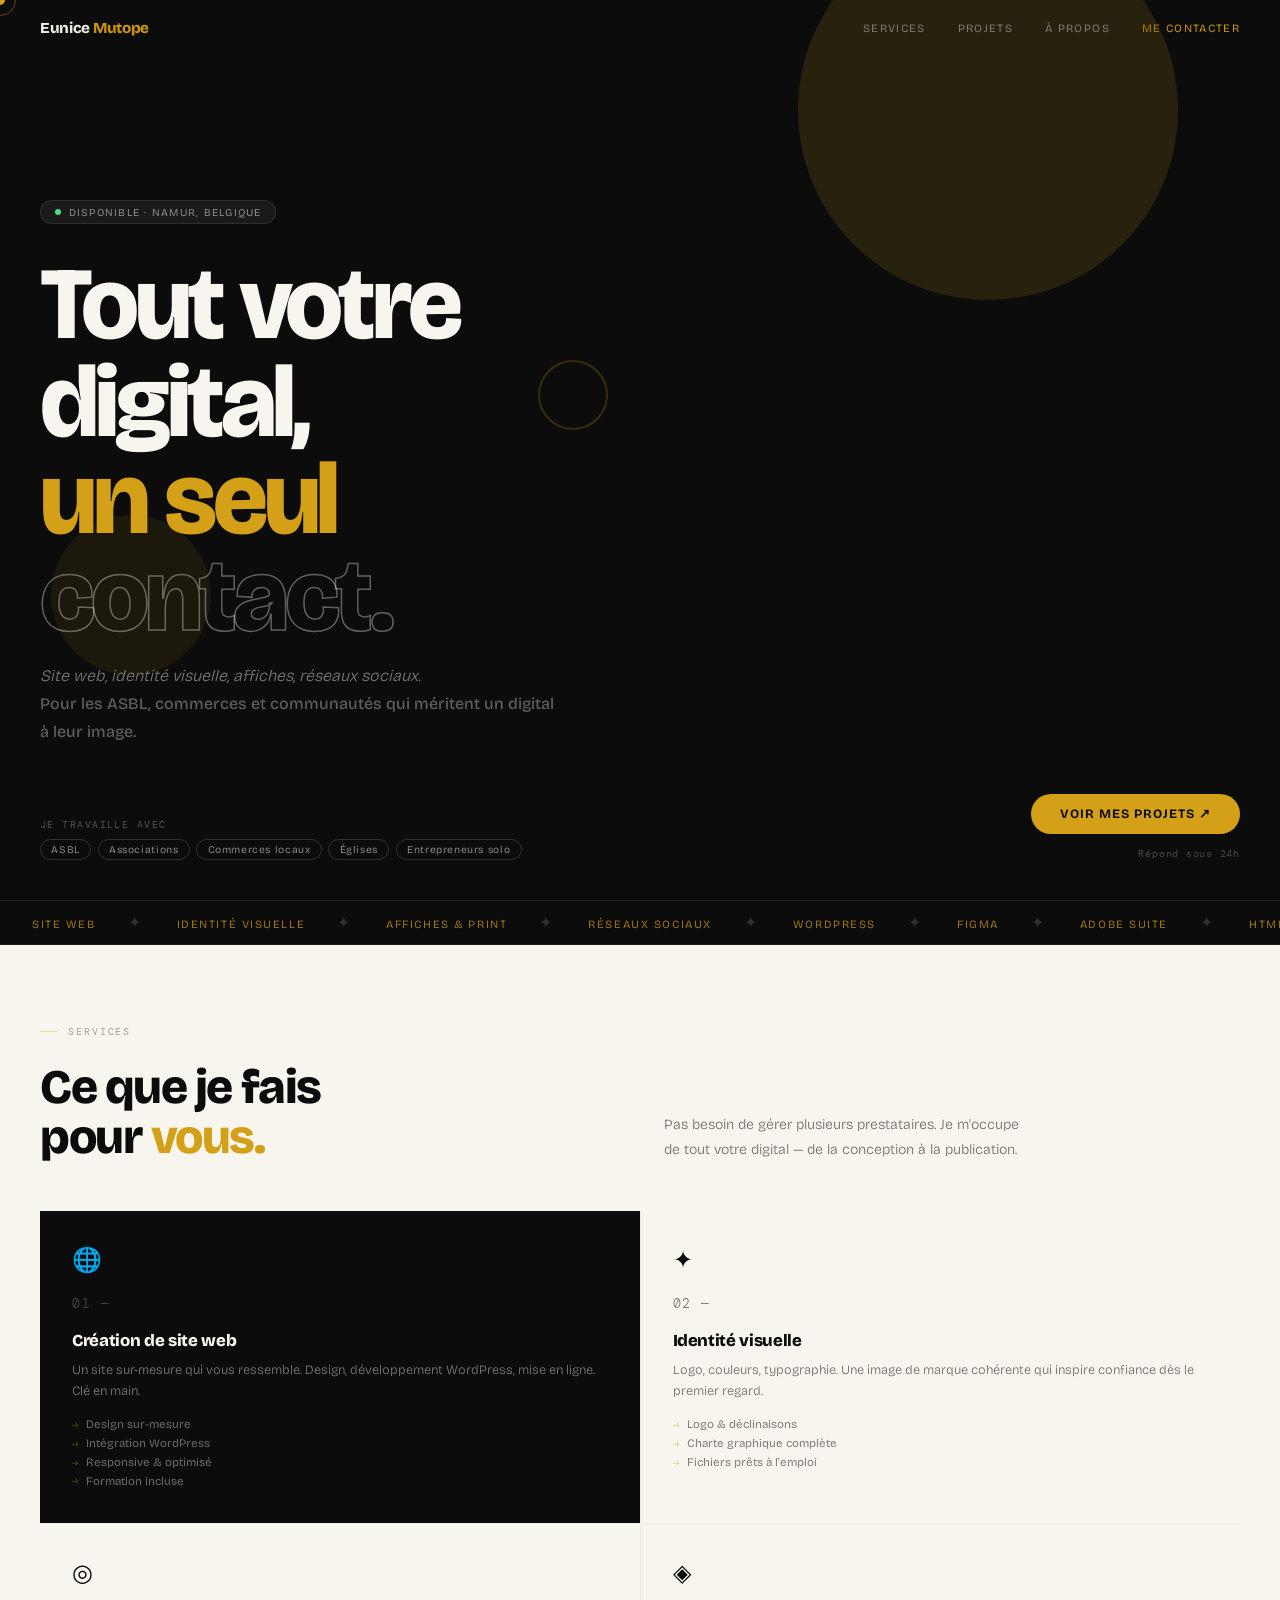
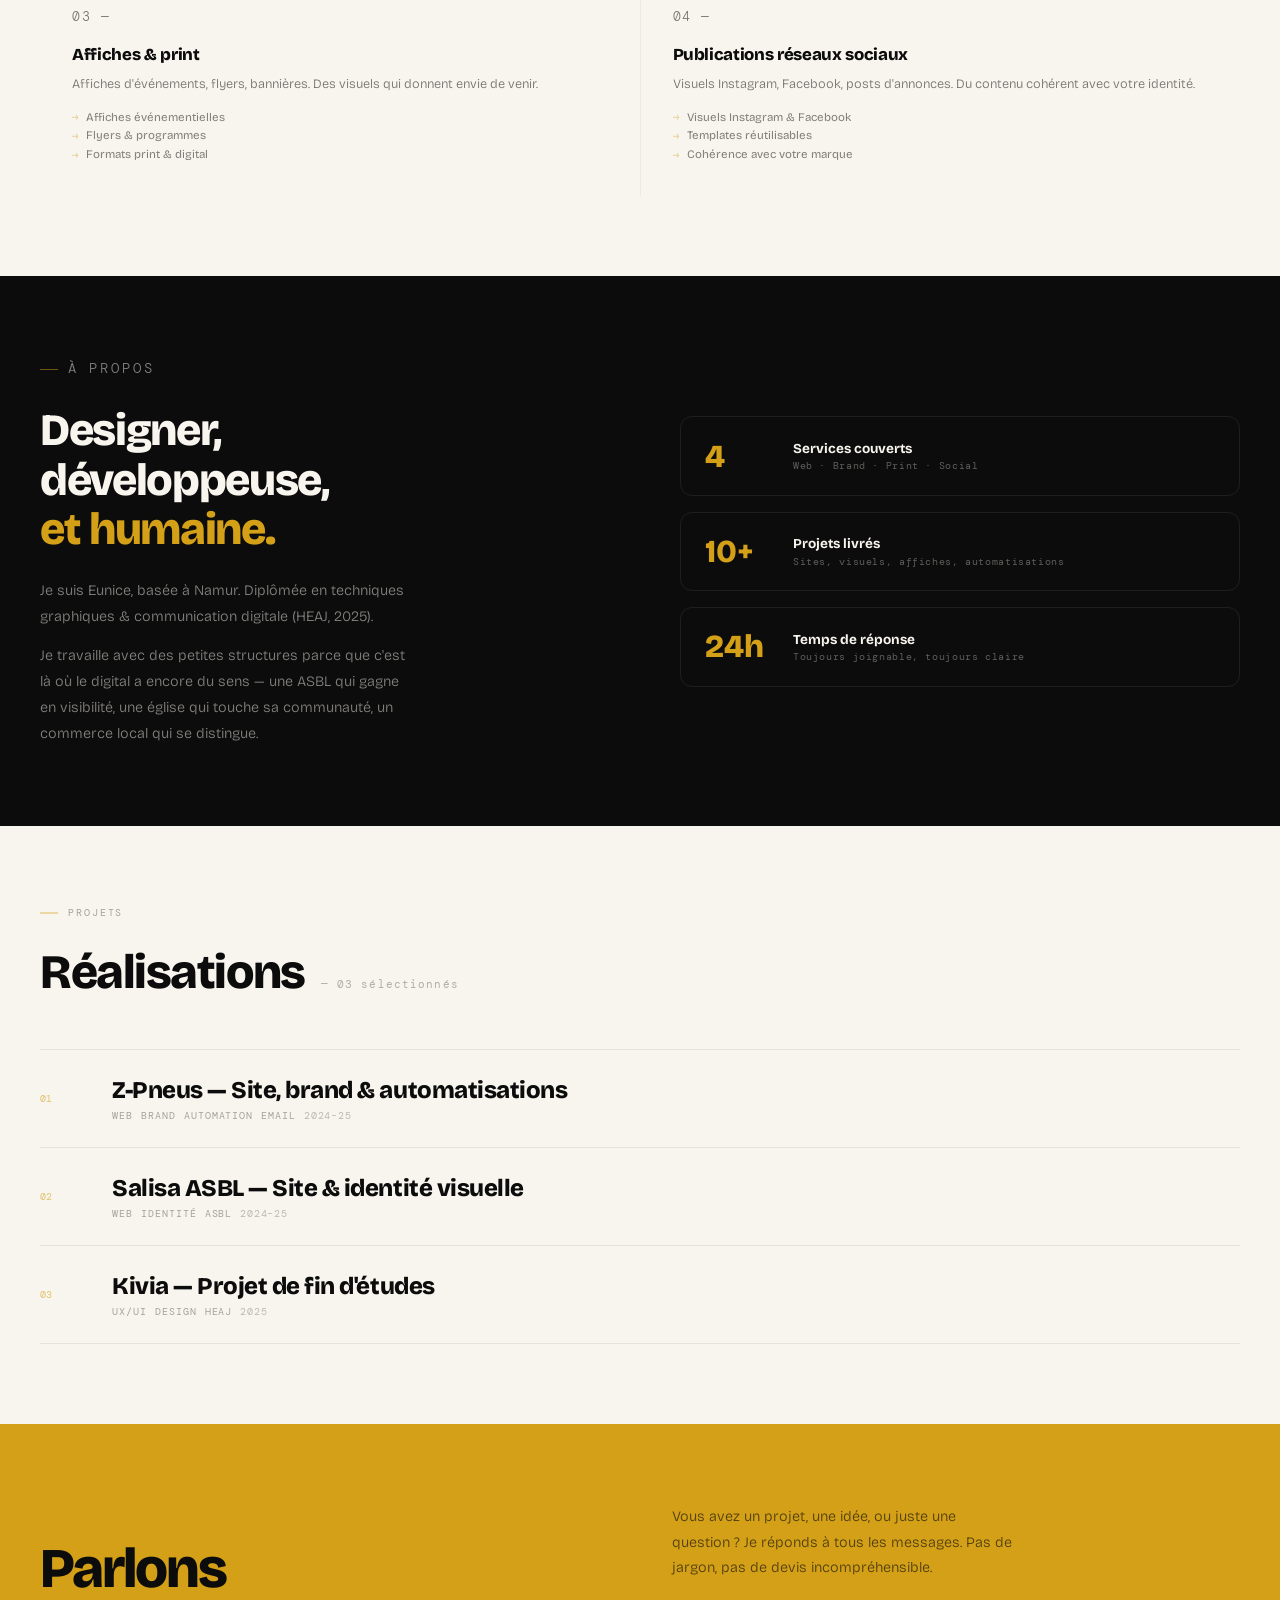
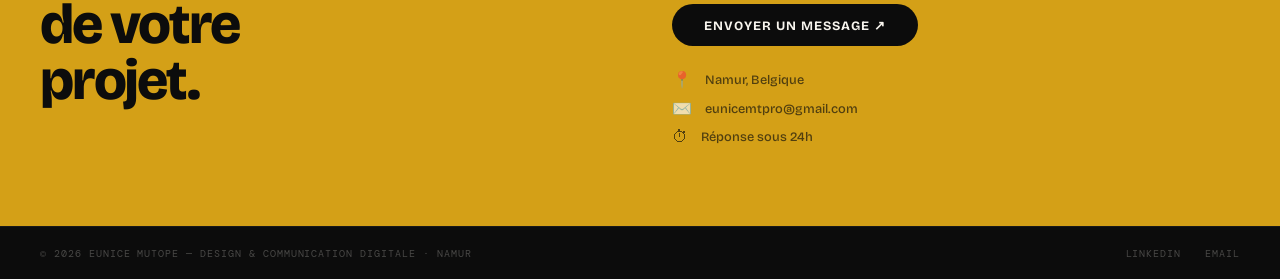
==== index.html @ 26d106ce "Initial commit — portfolio Eunice Mutope" ====
<!DOCTYPE html>
<html lang="fr">
<head>
  <meta charset="UTF-8">
  <meta name="viewport" content="width=device-width, initial-scale=1.0">
  <meta name="description" content="Eunice Mutope — Design & communication digitale à Namur. Site web, identité visuelle, affiches, réseaux sociaux pour ASBL, commerces et communautés.">
  <meta name="author" content="Eunice Mutope">
  <title>Eunice Mutope — Design & Communication Digitale</title>
  <link rel="preconnect" href="https://fonts.googleapis.com">
  <link href="https://fonts.googleapis.com/css2?family=Bricolage+Grotesque:opsz,wght@12..96,300;12..96,500;12..96,800;12..96,900&family=DM+Mono:ital@0;1&display=swap" rel="stylesheet">
  <link rel="stylesheet" href="assets/css/style.css">
</head>
<body>

  <!-- CURSOR -->
  <div id="cur"></div>
  <div id="cur2"></div>

  <!-- NAV -->
  <nav id="navbar">
    <div class="logo">Eunice <em>Mutope</em></div>
    <button class="nav-toggle" id="navToggle" aria-label="Menu">
      <span></span><span></span>
    </button>
    <div class="nav-r" id="navMenu">
      <a href="#services">Services</a>
      <a href="#projets">Projets</a>
      <a href="#apropos">À propos</a>
      <a href="#contact" class="nav-cta">Me contacter</a>
    </div>
  </nav>

  <!-- HERO -->
  <section class="hero" id="hero">
    <div class="sh sh1"></div>
    <div class="sh sh2"></div>
    <div class="sh sh3"></div>
    <div class="hero-content">
      <div class="hero-pill">
        <span class="dot-green"></span>
        Disponible · Namur, Belgique
      </div>
      <h1>
        Tout votre<br>
        digital,<br>
        <em>un seul</em><br>
        <span class="out">contact.</span>
      </h1>
      <p class="hero-tagline">
        Site web, identité visuelle, affiches, réseaux sociaux.<br>
        <strong>Pour les ASBL, commerces et communautés qui méritent un digital à leur image.</strong>
      </p>
      <div class="hero-bottom">
        <div class="hero-clients">
          <p class="hc-label">Je travaille avec</p>
          <div class="hc-tags">
            <span class="hc-tag">ASBL</span>
            <span class="hc-tag">Associations</span>
            <span class="hc-tag">Commerces locaux</span>
            <span class="hc-tag">Églises</span>
            <span class="hc-tag">Entrepreneurs solo</span>
          </div>
        </div>
        <div class="hero-cta">
          <a href="#projets" class="btn-r">Voir mes projets ↗</a>
          <span class="hero-note">Répond sous 24h</span>
        </div>
      </div>
    </div>
  </section>

  <!-- MARQUEE -->
  <div class="mq" aria-hidden="true">
    <div class="mq-t">
      <s>Site web</s><i>✦</i>
      <s>Identité visuelle</s><i>✦</i>
      <s>Affiches & print</s><i>✦</i>
      <s>Réseaux sociaux</s><i>✦</i>
      <s>WordPress</s><i>✦</i>
      <s>Figma</s><i>✦</i>
      <s>Adobe Suite</s><i>✦</i>
      <s>HTML / CSS</s><i>✦</i>
      <s>Site web</s><i>✦</i>
      <s>Identité visuelle</s><i>✦</i>
      <s>Affiches & print</s><i>✦</i>
      <s>Réseaux sociaux</s><i>✦</i>
      <s>WordPress</s><i>✦</i>
      <s>Figma</s><i>✦</i>
      <s>Adobe Suite</s><i>✦</i>
      <s>HTML / CSS</s><i>✦</i>
    </div>
  </div>

  <!-- SERVICES -->
  <section class="services" id="services">
    <p class="sec-label">Services</p>
    <div class="sv-intro">
      <h2>Ce que je fais<br>pour <em>vous.</em></h2>
      <p>Pas besoin de gérer plusieurs prestataires. Je m'occupe de tout votre digital — de la conception à la publication.</p>
    </div>
    <div class="sv-grid">
      <div class="sv-card featured">
        <span class="sv-icon">🌐</span>
        <p class="sv-n">01 —</p>
        <h3>Création de site web</h3>
        <p>Un site sur-mesure qui vous ressemble. Design, développement WordPress, mise en ligne. Clé en main.</p>
        <ul class="sv-list">
          <li>Design sur-mesure</li>
          <li>Intégration WordPress</li>
          <li>Responsive & optimisé</li>
          <li>Formation incluse</li>
        </ul>
      </div>
      <div class="sv-card">
        <span class="sv-icon">✦</span>
        <p class="sv-n">02 —</p>
        <h3>Identité visuelle</h3>
        <p>Logo, couleurs, typographie. Une image de marque cohérente qui inspire confiance dès le premier regard.</p>
        <ul class="sv-list">
          <li>Logo & déclinaisons</li>
          <li>Charte graphique complète</li>
          <li>Fichiers prêts à l'emploi</li>
        </ul>
      </div>
      <div class="sv-card">
        <span class="sv-icon">◎</span>
        <p class="sv-n">03 —</p>
        <h3>Affiches & print</h3>
        <p>Affiches d'événements, flyers, bannières. Des visuels qui donnent envie de venir.</p>
        <ul class="sv-list">
          <li>Affiches événementielles</li>
          <li>Flyers & programmes</li>
          <li>Formats print & digital</li>
        </ul>
      </div>
      <div class="sv-card">
        <span class="sv-icon">◈</span>
        <p class="sv-n">04 —</p>
        <h3>Publications réseaux sociaux</h3>
        <p>Visuels Instagram, Facebook, posts d'annonces. Du contenu cohérent avec votre identité.</p>
        <ul class="sv-list">
          <li>Visuels Instagram & Facebook</li>
          <li>Templates réutilisables</li>
          <li>Cohérence avec votre marque</li>
        </ul>
      </div>
    </div>
  </section>

  <!-- ABOUT -->
  <section class="about" id="apropos">
    <div class="ab-l">
      <p class="sec-label">À propos</p>
      <h2>Designer,<br>développeuse,<br><em>et humaine.</em></h2>
      <p>Je suis Eunice, basée à Namur. Diplômée en techniques graphiques & communication digitale (HEAJ, 2025).</p>
      <p>Je travaille avec des petites structures parce que c'est là où le digital a encore du sens — une ASBL qui gagne en visibilité, une église qui touche sa communauté, un commerce local qui se distingue.</p>
    </div>
    <div class="ab-r">
      <div class="ab-stat">
        <span class="ab-stat-num">4</span>
        <div class="ab-stat-text">
          <p class="ab-stat-title">Services couverts</p>
          <p class="ab-stat-sub">Web · Brand · Print · Social</p>
        </div>
      </div>
      <div class="ab-stat">
        <span class="ab-stat-num">10+</span>
        <div class="ab-stat-text">
          <p class="ab-stat-title">Projets livrés</p>
          <p class="ab-stat-sub">Sites, visuels, affiches, automatisations</p>
        </div>
      </div>
      <div class="ab-stat">
        <span class="ab-stat-num">24h</span>
        <div class="ab-stat-text">
          <p class="ab-stat-title">Temps de réponse</p>
          <p class="ab-stat-sub">Toujours joignable, toujours claire</p>
        </div>
      </div>
    </div>
  </section>

  <!-- PROJETS -->
  <section class="work" id="projets">
    <p class="sec-label">Projets</p>
    <div class="wk-top">
      <h2>Réalisations</h2>
      <span>— 03 sélectionnés</span>
    </div>
    <div class="proj-list">

      <a class="proj-item" href="#" aria-label="Projet Z-Pneus">
        <span class="proj-num">01</span>
        <div class="proj-info">
          <div class="proj-name">Z-Pneus — Site, brand & automatisations</div>
          <div class="proj-tags">
            <span class="proj-tag">Web</span>
            <span class="proj-tag">Brand</span>
            <span class="proj-tag">Automation</span>
            <span class="proj-tag">Email</span>
            <span class="proj-year">2024–25</span>
          </div>
        </div>
        <span class="proj-arrow" aria-hidden="true">→</span>
      </a>

      <a class="proj-item" href="#" aria-label="Projet Salisa ASBL">
        <span class="proj-num">02</span>
        <div class="proj-info">
          <div class="proj-name">Salisa ASBL — Site & identité visuelle</div>
          <div class="proj-tags">
            <span class="proj-tag">Web</span>
            <span class="proj-tag">Identité</span>
            <span class="proj-tag">ASBL</span>
            <span class="proj-year">2024–25</span>
          </div>
        </div>
        <span class="proj-arrow" aria-hidden="true">→</span>
      </a>

      <a class="proj-item" href="#" aria-label="Projet Kivia — Projet de fin d'études">
        <span class="proj-num">03</span>
        <div class="proj-info">
          <div class="proj-name">Kivia — Projet de fin d'études</div>
          <div class="proj-tags">
            <span class="proj-tag">UX/UI</span>
            <span class="proj-tag">Design</span>
            <span class="proj-tag">HEAJ</span>
            <span class="proj-year">2025</span>
          </div>
        </div>
        <span class="proj-arrow" aria-hidden="true">→</span>
      </a>

    </div>
  </section>

  <!-- CTA / CONTACT -->
  <section class="cta" id="contact">
    <h2>Parlons<br>de votre<br>projet.</h2>
    <div class="cta-r">
      <p>Vous avez un projet, une idée, ou juste une question ? Je réponds à tous les messages. Pas de jargon, pas de devis incompréhensible.</p>
      <a href="mailto:eunicemtpro@gmail.com" class="btn-dark">Envoyer un message ↗</a>
      <div class="cta-contacts">
        <div class="cta-contact-line">
          <span class="cc-icon">📍</span>
          <strong>Namur, Belgique</strong>
        </div>
        <div class="cta-contact-line">
          <span class="cc-icon">✉️</span>
          <strong>eunicemtpro@gmail.com</strong>
        </div>
        <div class="cta-contact-line">
          <span class="cc-icon">⏱</span>
          <strong>Réponse sous 24h</strong>
        </div>
      </div>
    </div>
  </section>

  <!-- FOOTER -->
  <footer>
    <span class="ft-l">© 2025 Eunice Mutope — Design & Communication digitale · Namur</span>
    <div class="ft-r">
      <a href="https://www.linkedin.com/in/eunice-mutope" target="_blank" rel="noopener">LinkedIn</a>
      <a href="mailto:eunicemtpro@gmail.com">Email</a>
    </div>
  </footer>

  <script src="assets/js/main.js"></script>
</body>
</html>
---- assets/css/style.css ----
/* =============================================
   EUNICE MUTOPE — Portfolio
   style.css
   ============================================= */

/* === RESET & VARIABLES === */
*, *::before, *::after { margin: 0; padding: 0; box-sizing: border-box; }

:root {
  --m:    #D4A017;  /* moutarde */
  --ml:   #F5E6A3;  /* moutarde clair */
  --mk:   #A67C00;  /* moutarde foncé */
  --b:    #0C0C0C;  /* noir */
  --w:    #F8F5EE;  /* blanc cassé */
  --g:    #ECEAE2;  /* gris clair */
  --font-display: 'Bricolage Grotesque', sans-serif;
  --font-mono:    'DM Mono', monospace;
}

html { scroll-behavior: smooth; }

body {
  font-family: var(--font-display);
  background: var(--b);
  color: var(--w);
  overflow-x: hidden;
  cursor: none;
}

/* === CURSOR (desktop only) === */
@media (pointer: fine) {
  #cur {
    width: 10px; height: 10px;
    background: var(--m);
    border-radius: 50%;
    position: fixed;
    pointer-events: none;
    z-index: 9999;
    transform: translate(-50%, -50%);
    transition: width .2s, height .2s, background .2s;
  }
  #cur2 {
    width: 32px; height: 32px;
    border: 1.5px solid var(--m);
    border-radius: 50%;
    position: fixed;
    pointer-events: none;
    z-index: 9998;
    transform: translate(-50%, -50%);
    transition: all .12s ease;
    opacity: .4;
  }
  body:has(a:hover) #cur,
  body:has(button:hover) #cur { width: 20px; height: 20px; }
  body:has(a:hover) #cur2,
  body:has(button:hover) #cur2 { width: 56px; height: 56px; opacity: .25; }
}

@media (pointer: coarse) {
  #cur, #cur2 { display: none; }
  body { cursor: auto; }
}

/* === NAV === */
nav {
  position: fixed; top: 0; left: 0; right: 0;
  z-index: 100;
  display: flex; align-items: center; justify-content: space-between;
  padding: 1.2rem 2.5rem;
  mix-blend-mode: difference;
}

.logo {
  font-size: .95rem; font-weight: 900;
  letter-spacing: -.02em; color: var(--w);
}
.logo em { font-style: normal; color: var(--m); }

.nav-r { display: flex; gap: 2rem; align-items: center; }
.nav-r a {
  text-decoration: none; color: var(--w);
  font-size: .7rem; text-transform: uppercase;
  letter-spacing: .12em; opacity: .5;
  transition: opacity .2s;
}
.nav-r a:hover { opacity: 1; }
.nav-r a.nav-cta { opacity: 1; color: var(--m); }

.nav-toggle { display: none; }

/* === HERO === */
.hero {
  min-height: 100vh;
  display: flex; flex-direction: column; justify-content: flex-end;
  padding: 2.5rem;
  position: relative; overflow: hidden;
  background: var(--b);
}

/* Floating shapes */
.sh {
  position: absolute; pointer-events: none;
  border-radius: 50%;
}
.sh1 {
  width: 380px; height: 380px;
  background: var(--m); opacity: .14;
  top: -80px; right: 8%;
  animation: f1 9s ease-in-out infinite;
}
.sh2 {
  width: 160px; height: 160px;
  background: var(--m); opacity: .08;
  bottom: 25%; left: 4%;
  animation: f2 12s ease-in-out infinite;
}
.sh3 {
  width: 70px; height: 70px;
  border: 2px solid var(--m); opacity: .22;
  top: 40%; left: 42%;
  animation: f3 7s ease-in-out infinite;
}

@keyframes f1 {
  0%, 100% { transform: translate(0, 0); }
  50%       { transform: translate(-20px, 30px); }
}
@keyframes f2 {
  0%, 100% { transform: translate(0, 0) rotate(0deg); }
  50%       { transform: translate(25px, -35px) rotate(20deg); }
}
@keyframes f3 {
  0%, 100% { transform: translate(0, 0) scale(1); }
  50%       { transform: translate(-10px, 15px) scale(1.2); }
}

.hero-content { position: relative; z-index: 2; }

.hero-pill {
  display: inline-flex; align-items: center; gap: .5rem;
  background: rgba(255,255,255,.06);
  border: 1px solid rgba(255,255,255,.1);
  padding: .3rem .85rem; border-radius: 100px;
  font-size: .65rem; text-transform: uppercase;
  letter-spacing: .12em; color: rgba(255,255,255,.5);
  margin-bottom: 2rem;
}
.dot-green {
  width: 6px; height: 6px;
  border-radius: 50%; background: #4ade80;
  animation: pulse 2s infinite;
}
@keyframes pulse {
  0%, 100% { opacity: 1; }
  50%       { opacity: .3; }
}

h1 {
  font-size: clamp(3rem, 8vw, 6.5rem);
  font-weight: 900; line-height: .95;
  letter-spacing: -.04em; margin-bottom: 1rem;
}
h1 em { font-style: normal; color: var(--m); }
h1 .out {
  -webkit-text-stroke: 1.5px rgba(255,255,255,.35);
  color: transparent;
}

.hero-tagline {
  font-size: clamp(.88rem, 1.4vw, 1rem);
  opacity: .45; font-weight: 300;
  max-width: 52ch; line-height: 1.75;
  margin-bottom: 3rem; font-style: italic;
}
.hero-tagline strong {
  font-style: normal; font-weight: 500;
  color: rgba(255,255,255,.75);
}

.hero-bottom {
  display: flex; align-items: flex-end;
  justify-content: space-between; gap: 2rem;
}

.hc-label {
  font-family: var(--font-mono);
  font-size: .6rem; text-transform: uppercase;
  letter-spacing: .15em; opacity: .3; margin-bottom: .5rem;
}
.hc-tags { display: flex; flex-wrap: wrap; gap: .4rem; }
.hc-tag {
  padding: .2rem .65rem;
  border: 1px solid rgba(255,255,255,.15);
  border-radius: 100px;
  font-size: .64rem; color: rgba(255,255,255,.5);
  letter-spacing: .06em;
  transition: border-color .2s, color .2s;
}
.hc-tag:hover { border-color: var(--m); color: var(--m); }

.hero-cta { display: flex; flex-direction: column; align-items: flex-end; gap: .8rem; }

.btn-r {
  display: inline-flex; align-items: center; gap: .5rem;
  background: var(--m); color: var(--b);
  padding: .8rem 1.8rem; border-radius: 100px;
  font-size: .8rem; font-weight: 700;
  text-decoration: none; text-transform: uppercase;
  letter-spacing: .08em;
  transition: transform .2s, background .2s;
}
.btn-r:hover { transform: scale(1.04); background: #e8b520; }

.hero-note {
  font-family: var(--font-mono);
  font-size: .6rem; color: rgba(255,255,255,.25); letter-spacing: .08em;
}

/* === MARQUEE === */
.mq {
  overflow: hidden; white-space: nowrap;
  padding: .75rem 0;
  border-top: 1px solid rgba(255,255,255,.07);
  border-bottom: 1px solid rgba(255,255,255,.07);
}
.mq-t { display: inline-block; animation: mq 26s linear infinite; }
.mq-t s {
  text-decoration: none;
  font-size: .7rem; text-transform: uppercase;
  letter-spacing: .14em; color: var(--m); opacity: .7;
  margin: 0 2rem;
}
.mq-t i {
  font-style: normal;
  color: rgba(255,255,255,.15); margin: 0;
}
@keyframes mq {
  from { transform: translateX(0); }
  to   { transform: translateX(-50%); }
}

/* === SECTION LABEL (shared) === */
.sec-label {
  font-family: var(--font-mono);
  font-size: .62rem; text-transform: uppercase;
  letter-spacing: .2em; opacity: .35;
  margin-bottom: 1.5rem;
  display: flex; align-items: center; gap: .6rem;
}
.sec-label::before {
  content: ''; display: block;
  width: 18px; height: 1.5px; background: var(--m);
}

/* === SERVICES === */
.services {
  background: var(--w); color: var(--b);
  padding: 5rem 2.5rem;
}
.services .sec-label { opacity: .35; }

.sv-intro {
  display: grid; grid-template-columns: 1fr 1fr;
  gap: 3rem; align-items: end; margin-bottom: 3rem;
}
.sv-intro h2 {
  font-size: clamp(2rem, 4vw, 3rem);
  font-weight: 900; letter-spacing: -.03em; line-height: 1.05;
}
.sv-intro h2 em { font-style: normal; color: var(--m); }
.sv-intro p {
  font-size: .88rem; opacity: .55;
  line-height: 1.8; font-weight: 300; max-width: 40ch;
}

.sv-grid {
  display: grid; grid-template-columns: repeat(2, 1fr);
  gap: 1px; background: var(--g);
}
.sv-card {
  background: var(--w);
  padding: 2.2rem 2rem;
  transition: background .2s;
  position: relative; overflow: hidden;
}
.sv-card:hover { background: var(--ml); }

.sv-icon { font-size: 1.5rem; margin-bottom: 1.2rem; display: block; }
.sv-n {
  font-family: var(--font-mono);
  font-size: .6rem; opacity: .3;
  letter-spacing: .12em; margin-bottom: .8rem;
}
.sv-card h3 {
  font-size: 1.05rem; font-weight: 900;
  letter-spacing: -.02em; margin-bottom: .5rem;
}
.sv-card p {
  font-size: .8rem; opacity: .55;
  line-height: 1.65; font-weight: 300; margin-bottom: 1rem;
}
.sv-list { list-style: none; display: flex; flex-direction: column; gap: .3rem; }
.sv-list li {
  font-size: .72rem; opacity: .5;
  display: flex; align-items: center; gap: .5rem;
}
.sv-list li::before { content: '→'; color: var(--m); font-size: .65rem; }

.sv-card.featured { background: var(--b); color: var(--w); }
.sv-card.featured:hover { background: #181818; }
.sv-card.featured .sv-n  { opacity: .25; }
.sv-card.featured p      { opacity: .45; }
.sv-card.featured .sv-list li { opacity: .4; }

/* === ABOUT === */
.about {
  background: var(--b); color: var(--w);
  padding: 5rem 2.5rem;
  display: grid; grid-template-columns: 1fr 1fr;
  gap: 5rem; align-items: center;
}
.ab-l h2 {
  font-size: clamp(1.8rem, 3.5vw, 2.8rem);
  font-weight: 900; letter-spacing: -.03em;
  line-height: 1.1; margin-bottom: 1.5rem;
}
.ab-l h2 em { font-style: normal; color: var(--m); }
.ab-l p {
  font-size: .9rem; opacity: .5;
  line-height: 1.8; font-weight: 300; max-width: 42ch;
}
.ab-l p + p { margin-top: .8rem; }

.ab-r { display: flex; flex-direction: column; gap: 1rem; }
.ab-stat {
  display: flex; align-items: center; gap: 1.5rem;
  padding: 1.2rem 1.5rem;
  border: 1px solid rgba(255,255,255,.08);
  border-radius: 12px;
  transition: border-color .2s;
}
.ab-stat:hover { border-color: var(--m); }
.ab-stat-num {
  font-size: 2rem; font-weight: 900;
  color: var(--m); min-width: 64px;
}
.ab-stat-title { font-size: .85rem; font-weight: 700; margin-bottom: .15rem; }
.ab-stat-sub {
  font-family: var(--font-mono);
  font-size: .65rem; opacity: .35; letter-spacing: .06em;
}

/* === PROJETS === */
.work {
  background: var(--w); color: var(--b);
  padding: 5rem 2.5rem;
}
.work .sec-label { opacity: .35; }

.wk-top { display: flex; align-items: baseline; gap: 1rem; margin-bottom: 3rem; }
.wk-top h2 {
  font-size: clamp(2rem, 4vw, 3rem);
  font-weight: 900; letter-spacing: -.03em;
}
.wk-top span {
  font-family: var(--font-mono);
  font-size: .7rem; opacity: .3; letter-spacing: .1em;
}

.proj-list { display: flex; flex-direction: column; }
.proj-item {
  display: grid; grid-template-columns: 3rem 1fr auto;
  align-items: center; gap: 1.5rem;
  padding: 1.6rem 0;
  border-bottom: 1px solid rgba(0,0,0,.08);
  text-decoration: none; color: inherit;
  transition: padding-left .25s;
}
.proj-item:first-child { border-top: 1px solid rgba(0,0,0,.08); }
.proj-item:hover { padding-left: .8rem; }

.proj-num {
  font-family: var(--font-mono);
  font-size: .65rem; color: var(--m); opacity: .6;
}
.proj-name {
  font-size: clamp(1rem, 2vw, 1.5rem);
  font-weight: 900; letter-spacing: -.02em;
  transition: color .2s;
}
.proj-item:hover .proj-name { color: var(--m); }

.proj-tags { display: flex; gap: .5rem; margin-top: .3rem; flex-wrap: wrap; }
.proj-tag {
  font-family: var(--font-mono);
  font-size: .6rem; text-transform: uppercase;
  letter-spacing: .1em; opacity: .35;
}
.proj-year {
  font-family: var(--font-mono);
  font-size: .6rem; opacity: .25; letter-spacing: .08em;
}

.proj-arrow {
  font-size: 1.3rem; color: var(--m);
  opacity: 0; transform: translateX(-8px);
  transition: all .25s;
}
.proj-item:hover .proj-arrow { opacity: 1; transform: translateX(0); }

/* === CTA / CONTACT === */
.cta {
  background: var(--m); color: var(--b);
  padding: 5rem 2.5rem;
  display: grid; grid-template-columns: 1fr 1fr;
  gap: 4rem; align-items: center;
}
.cta h2 {
  font-size: clamp(2rem, 5vw, 3.5rem);
  font-weight: 900; letter-spacing: -.04em; line-height: 1.0;
}
.cta-r { display: flex; flex-direction: column; gap: 1.5rem; }
.cta-r p {
  font-size: .9rem; opacity: .65;
  line-height: 1.75; font-weight: 300; max-width: 38ch;
}

.btn-dark {
  display: inline-flex; align-items: center; gap: .5rem;
  background: var(--b); color: var(--w);
  padding: .85rem 2rem; border-radius: 100px;
  font-size: .8rem; font-weight: 700;
  text-decoration: none; text-transform: uppercase;
  letter-spacing: .08em; transition: transform .2s;
  width: fit-content;
}
.btn-dark:hover { transform: scale(1.04); }

.cta-contacts { display: flex; flex-direction: column; gap: .6rem; }
.cta-contact-line {
  display: flex; align-items: center; gap: .8rem;
  font-size: .8rem; opacity: .65;
}
.cc-icon { font-size: 1rem; }
.cta-contact-line strong { font-weight: 500; }

/* === FOOTER === */
footer {
  background: var(--b); color: var(--w);
  padding: 1.2rem 2.5rem;
  display: flex; justify-content: space-between; align-items: center;
  border-top: 1px solid rgba(255,255,255,.05);
}
.ft-l {
  font-family: var(--font-mono);
  font-size: .6rem; opacity: .25;
  text-transform: uppercase; letter-spacing: .1em;
}
.ft-r { display: flex; gap: 1.5rem; }
.ft-r a {
  font-family: var(--font-mono);
  font-size: .6rem; color: var(--w);
  opacity: .25; text-decoration: none;
  text-transform: uppercase; letter-spacing: .1em;
  transition: opacity .2s;
}
.ft-r a:hover { opacity: .8; }

/* === RESPONSIVE === */
@media (max-width: 768px) {
  body { cursor: auto; }
  #cur, #cur2 { display: none; }

  nav { padding: 1rem 1.5rem; mix-blend-mode: normal; background: var(--b); }
  .nav-r { display: none; flex-direction: column; gap: 1.5rem; position: absolute; top: 60px; left: 0; right: 0; background: var(--b); padding: 2rem 1.5rem; border-top: 1px solid rgba(255,255,255,.08); }
  .nav-r.open { display: flex; }
  .nav-r a { font-size: .85rem; opacity: .7; }

  .nav-toggle {
    display: flex; flex-direction: column; gap: 5px;
    background: none; border: none; cursor: pointer; padding: .3rem;
  }
  .nav-toggle span {
    display: block; width: 22px; height: 1.5px;
    background: var(--w); transition: all .2s;
  }

  .hero { padding: 6rem 1.5rem 2rem; }
  h1 { font-size: clamp(2.5rem, 12vw, 4rem); }
  .hero-bottom { flex-direction: column; align-items: flex-start; gap: 1.5rem; }
  .hero-cta { align-items: flex-start; }

  .sv-intro { grid-template-columns: 1fr; gap: 1rem; }
  .sv-grid { grid-template-columns: 1fr; }

  .about { grid-template-columns: 1fr; gap: 3rem; padding: 3rem 1.5rem; }

  .services { padding: 3rem 1.5rem; }
  .work { padding: 3rem 1.5rem; }
  .cta { grid-template-columns: 1fr; padding: 3rem 1.5rem; gap: 2.5rem; }

  .proj-item { grid-template-columns: 2.5rem 1fr; }
  .proj-arrow { display: none; }

  footer { flex-direction: column; gap: .8rem; text-align: center; padding: 1.5rem; }
}
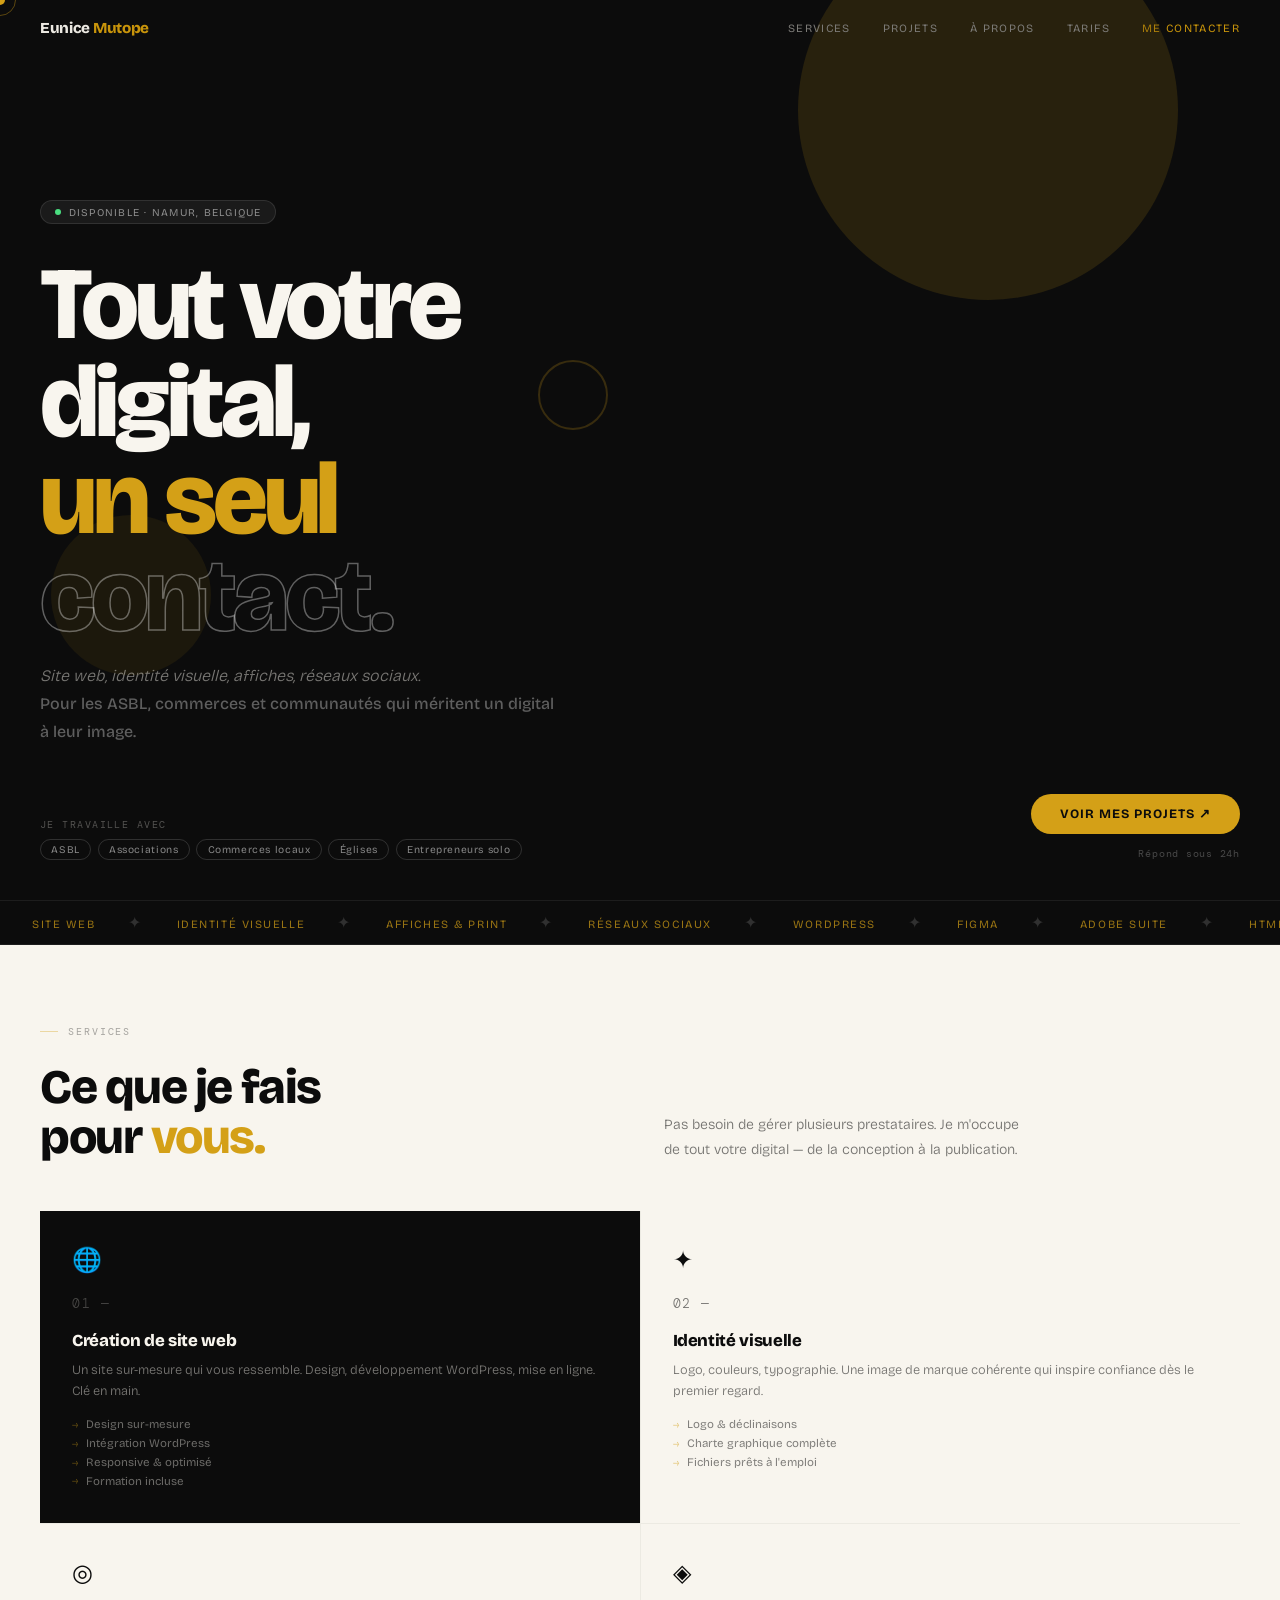
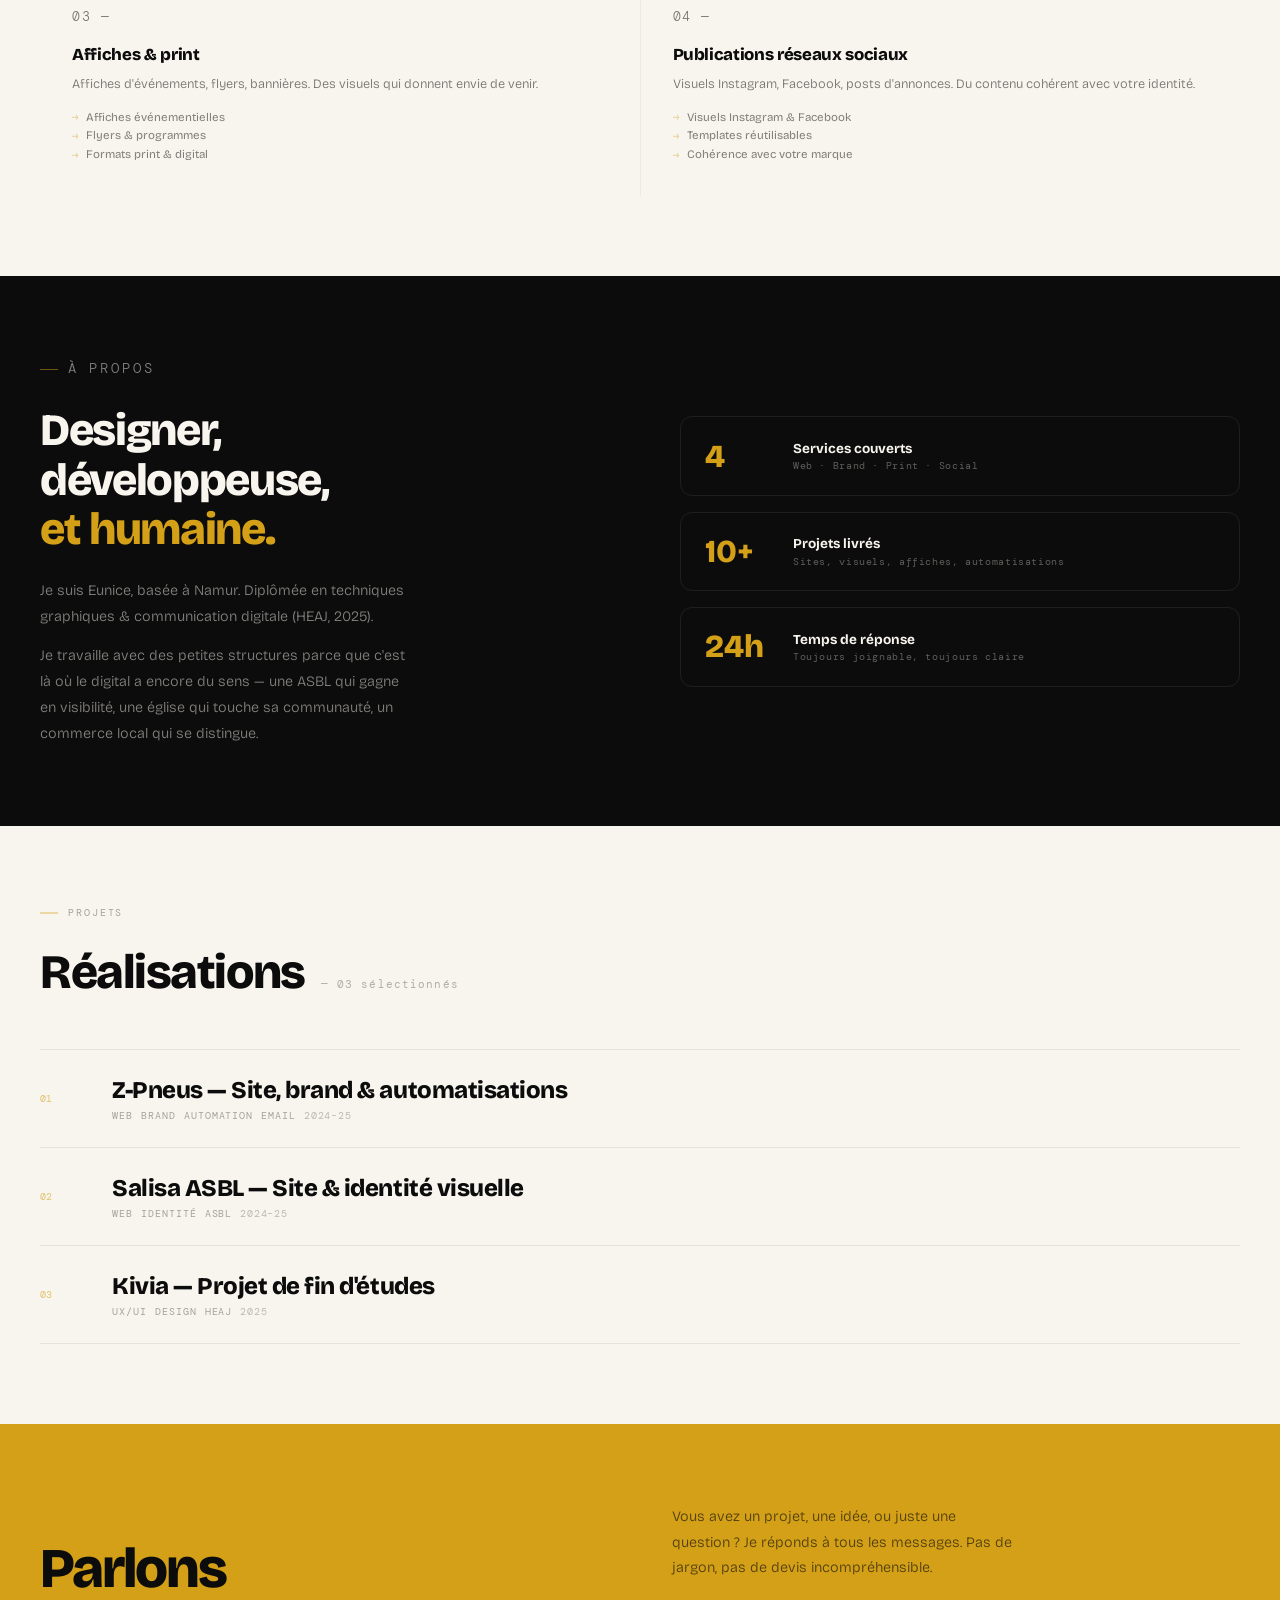
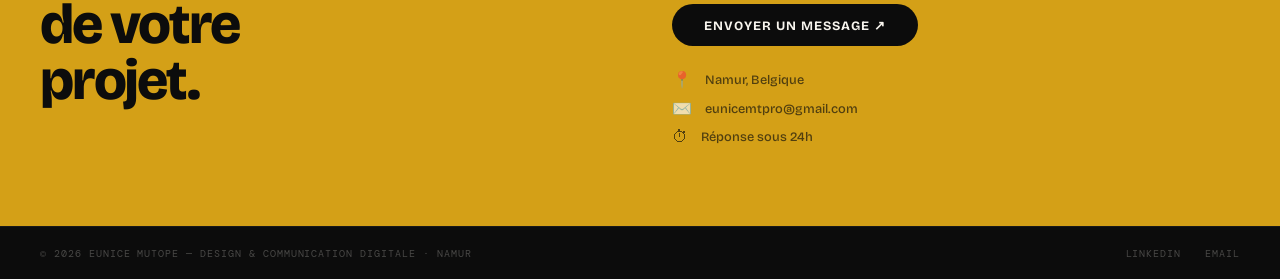
==== commit 255dffb3: "Ajout page tarifs" ====
--- a/index.html
+++ b/index.html
@@ -26,6 +26,7 @@
       <a href="#services">Services</a>
       <a href="#projets">Projets</a>
       <a href="#apropos">À propos</a>
+      <a href="pricing.html">Tarifs</a>
       <a href="#contact" class="nav-cta">Me contacter</a>
     </div>
   </nav>
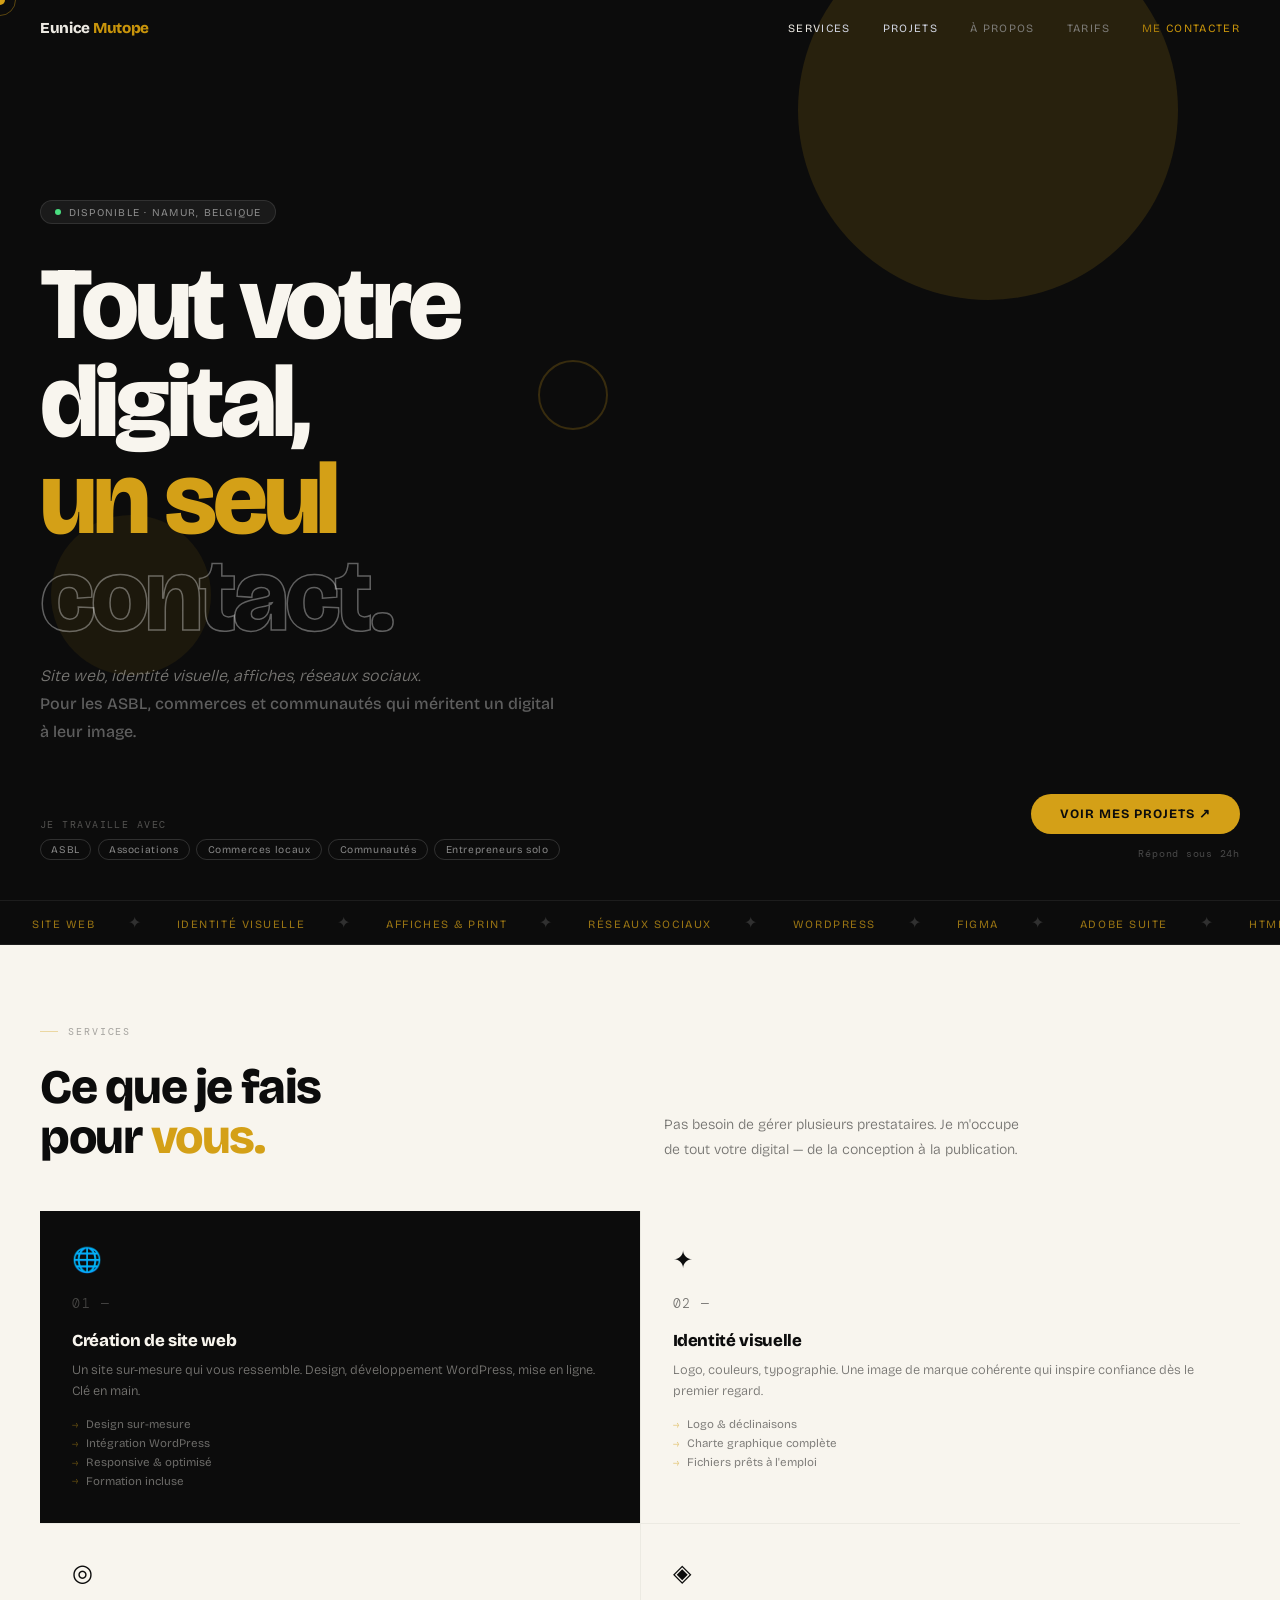
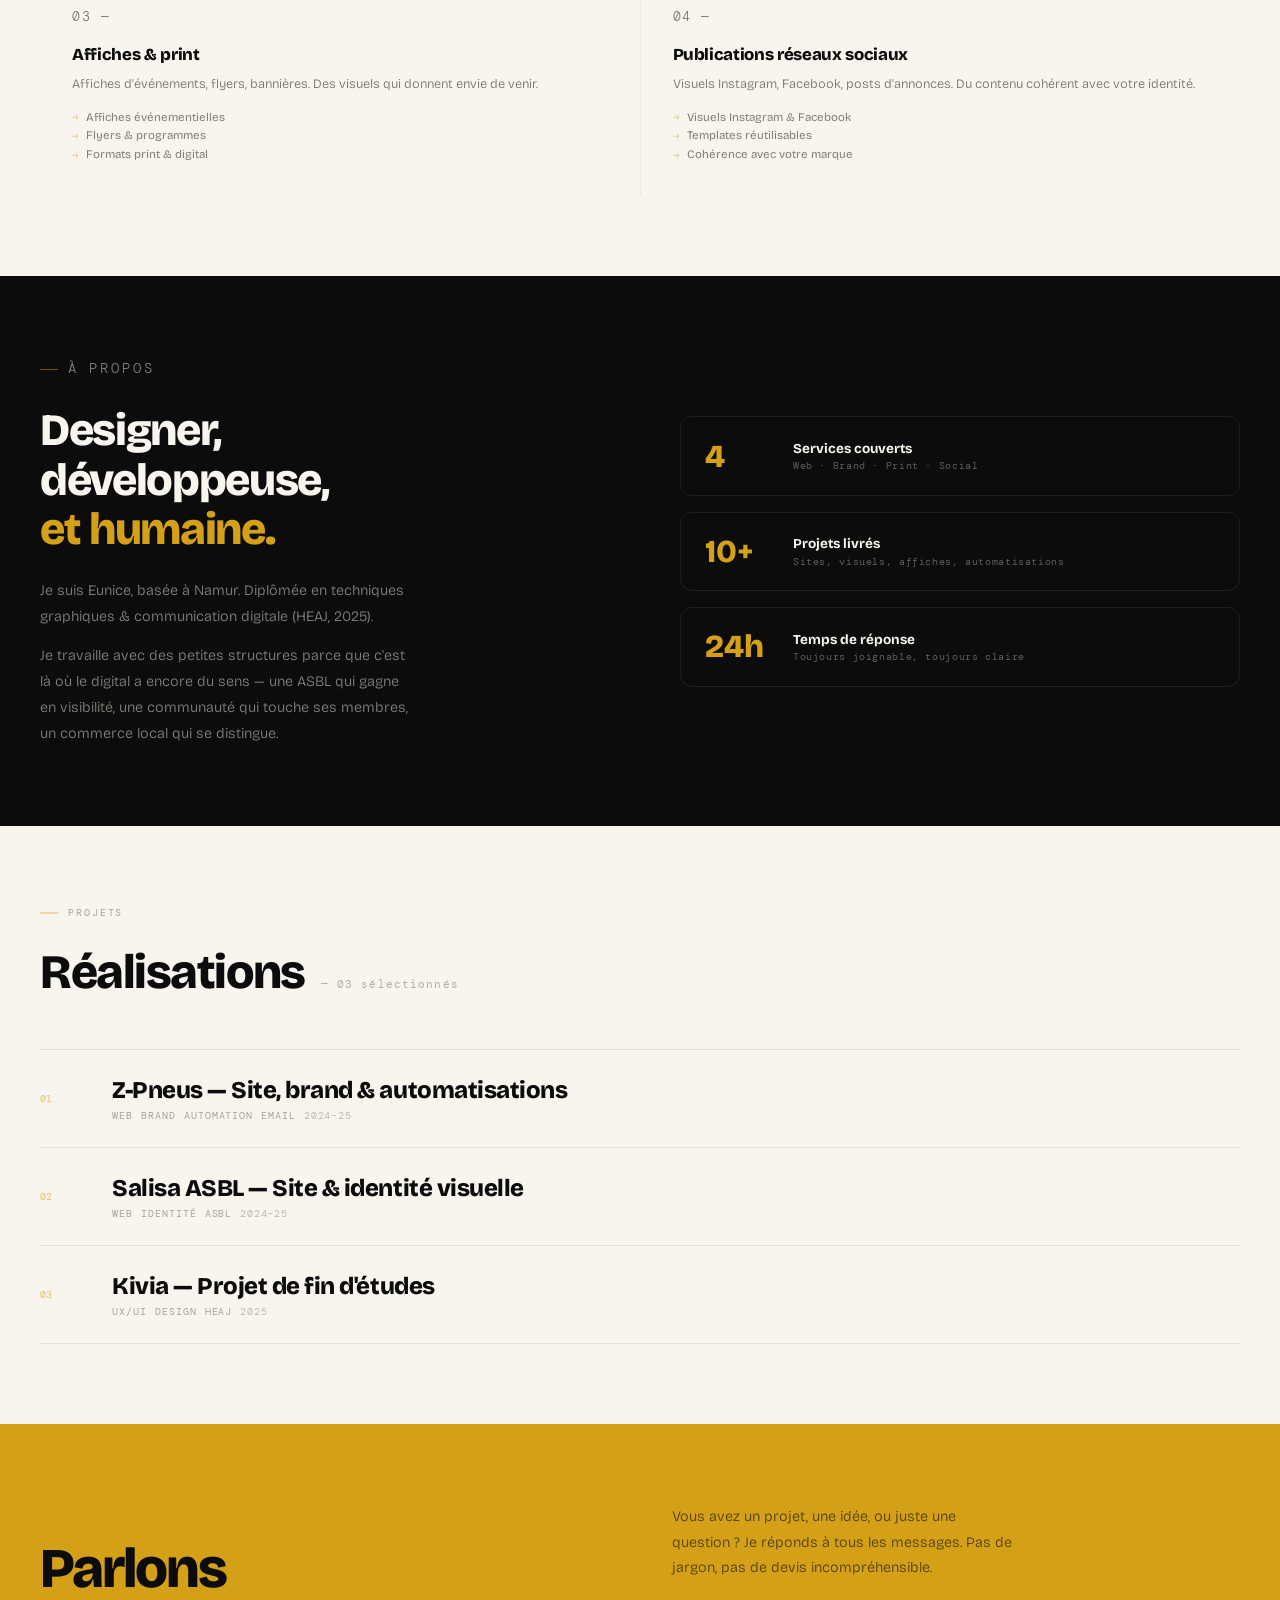
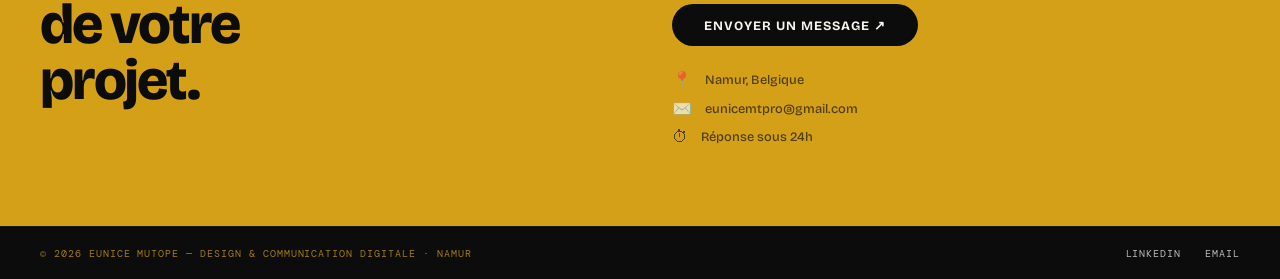
==== commit 28aa6f05: "Adaptation footer + ajustement texte" ====
--- a/index.html
+++ b/index.html
@@ -58,7 +58,7 @@
             <span class="hc-tag">ASBL</span>
             <span class="hc-tag">Associations</span>
             <span class="hc-tag">Commerces locaux</span>
-            <span class="hc-tag">Églises</span>
+            <span class="hc-tag">Communautés</span>
             <span class="hc-tag">Entrepreneurs solo</span>
           </div>
         </div>
@@ -154,7 +154,8 @@
       <p class="sec-label">À propos</p>
       <h2>Designer,<br>développeuse,<br><em>et humaine.</em></h2>
       <p>Je suis Eunice, basée à Namur. Diplômée en techniques graphiques & communication digitale (HEAJ, 2025).</p>
-      <p>Je travaille avec des petites structures parce que c'est là où le digital a encore du sens — une ASBL qui gagne en visibilité, une église qui touche sa communauté, un commerce local qui se distingue.</p>
+      <p>Je travaille avec des petites structures parce que c'est là où le digital a encore du sens — une ASBL qui gagne en visibilité, une communauté qui touche ses membres, un commerce local qui se distingue.</p>
+
     </div>
     <div class="ab-r">
       <div class="ab-stat">
--- a/assets/css/style.css
+++ b/assets/css/style.css
@@ -7,500 +7,373 @@
 *, *::before, *::after { margin: 0; padding: 0; box-sizing: border-box; }
 
 :root {
-  --m:    #D4A017;  /* moutarde */
-  --ml:   #F5E6A3;  /* moutarde clair */
-  --mk:   #A67C00;  /* moutarde foncé */
-  --b:    #0C0C0C;  /* noir */
-  --w:    #F8F5EE;  /* blanc cassé */
-  --g:    #ECEAE2;  /* gris clair */
-  --font-display: 'Bricolage Grotesque', sans-serif;
-  --font-mono:    'DM Mono', monospace;
+  --m:    #D4A017;
+  --ml:   #F5E6A3;
+  --mk:   #A67C00;
+  --b:    #0C0C0C;
+  --w:    #F8F5EE;
+  --g:    #ECEAE2;
+  --font: 'Bricolage Grotesque', sans-serif;
+  --mono: 'DM Mono', monospace;
 }
 
 html { scroll-behavior: smooth; }
-
-body {
-  font-family: var(--font-display);
-  background: var(--b);
-  color: var(--w);
-  overflow-x: hidden;
-  cursor: none;
-}
-
-/* === CURSOR (desktop only) === */
+body { font-family: var(--font); background: var(--b); color: var(--w); overflow-x: hidden; cursor: none; }
+
+/* =============================================
+   CURSOR
+   ============================================= */
 @media (pointer: fine) {
-  #cur {
-    width: 10px; height: 10px;
-    background: var(--m);
-    border-radius: 50%;
-    position: fixed;
-    pointer-events: none;
-    z-index: 9999;
-    transform: translate(-50%, -50%);
-    transition: width .2s, height .2s, background .2s;
-  }
-  #cur2 {
-    width: 32px; height: 32px;
-    border: 1.5px solid var(--m);
-    border-radius: 50%;
-    position: fixed;
-    pointer-events: none;
-    z-index: 9998;
-    transform: translate(-50%, -50%);
-    transition: all .12s ease;
-    opacity: .4;
-  }
+  #cur  { width:10px;height:10px;background:var(--m);border-radius:50%;position:fixed;pointer-events:none;z-index:9999;transform:translate(-50%,-50%);transition:width .2s,height .2s; }
+  #cur2 { width:32px;height:32px;border:1.5px solid var(--m);border-radius:50%;position:fixed;pointer-events:none;z-index:9998;transform:translate(-50%,-50%);transition:all .12s ease;opacity:.4; }
   body:has(a:hover) #cur,
-  body:has(button:hover) #cur { width: 20px; height: 20px; }
+  body:has(button:hover) #cur  { width:20px;height:20px; }
   body:has(a:hover) #cur2,
-  body:has(button:hover) #cur2 { width: 56px; height: 56px; opacity: .25; }
-}
-
-@media (pointer: coarse) {
-  #cur, #cur2 { display: none; }
-  body { cursor: auto; }
-}
-
-/* === NAV === */
+  body:has(button:hover) #cur2 { width:56px;height:56px;opacity:.25; }
+}
+@media (pointer: coarse) { #cur,#cur2 { display:none; } body { cursor:auto; } }
+
+/* =============================================
+   NAV — partagé index + pricing
+   ============================================= */
 nav {
-  position: fixed; top: 0; left: 0; right: 0;
-  z-index: 100;
-  display: flex; align-items: center; justify-content: space-between;
+  position: fixed; top:0; left:0; right:0; z-index:100;
+  display: flex; align-items:center; justify-content:space-between;
   padding: 1.2rem 2.5rem;
   mix-blend-mode: difference;
-}
-
-.logo {
-  font-size: .95rem; font-weight: 900;
-  letter-spacing: -.02em; color: var(--w);
-}
-.logo em { font-style: normal; color: var(--m); }
-
-.nav-r { display: flex; gap: 2rem; align-items: center; }
-.nav-r a {
-  text-decoration: none; color: var(--w);
-  font-size: .7rem; text-transform: uppercase;
-  letter-spacing: .12em; opacity: .5;
-  transition: opacity .2s;
-}
-.nav-r a:hover { opacity: 1; }
-.nav-r a.nav-cta { opacity: 1; color: var(--m); }
-
-.nav-toggle { display: none; }
-
-/* === HERO === */
+  transition: background .3s;
+}
+nav.nav-solid {
+  mix-blend-mode: normal;
+  background: rgba(12,12,12,.92);
+  backdrop-filter: blur(12px);
+  border-bottom: 1px solid rgba(255,255,255,.05);
+}
+.logo { font-size:.95rem;font-weight:900;letter-spacing:-.02em;color:var(--w);text-decoration:none; }
+.logo em { font-style:normal;color:var(--m); }
+.nav-r { display:flex;gap:2rem;align-items:center; }
+.nav-r a { text-decoration:none;color:var(--w);font-size:.7rem;text-transform:uppercase;letter-spacing:.12em;opacity:.5;transition:opacity .2s; }
+.nav-r a:hover,
+.nav-r a.active { opacity:1; }
+.nav-r a.nav-cta { opacity:1;color:var(--m); }
+.nav-toggle { display:none; }
+
+/* =============================================
+   FLOATING SHAPES — partagées
+   ============================================= */
+.sh { position:absolute;pointer-events:none;border-radius:50%; }
+.sh1 { width:380px;height:380px;background:var(--m);opacity:.14;top:-80px;right:8%;animation:f1 9s ease-in-out infinite; }
+.sh2 { width:160px;height:160px;background:var(--m);opacity:.08;bottom:25%;left:4%;animation:f2 12s ease-in-out infinite; }
+.sh3 { width:70px;height:70px;border:2px solid var(--m);opacity:.22;top:40%;left:42%;animation:f3 7s ease-in-out infinite; }
+@keyframes f1 { 0%,100%{transform:translate(0,0)} 50%{transform:translate(-20px,30px)} }
+@keyframes f2 { 0%,100%{transform:translate(0,0) rotate(0deg)} 50%{transform:translate(25px,-35px) rotate(20deg)} }
+@keyframes f3 { 0%,100%{transform:translate(0,0) scale(1)} 50%{transform:translate(-10px,15px) scale(1.2)} }
+
+/* =============================================
+   COMPOSANTS PARTAGÉS
+   ============================================= */
+
+/* Pill badge */
+.hero-pill {
+  display:inline-flex;align-items:center;gap:.5rem;
+  background:rgba(255,255,255,.06);border:1px solid rgba(255,255,255,.1);
+  padding:.3rem .85rem;border-radius:100px;
+  font-size:.65rem;text-transform:uppercase;letter-spacing:.12em;color:rgba(255,255,255,.5);
+  margin-bottom:2rem;
+}
+.hero-pill em { font-style:normal;color:var(--m); }
+
+/* Dot animé */
+.dot-green { width:6px;height:6px;border-radius:50%;background:#4ade80;animation:pulse 2s infinite; }
+@keyframes pulse { 0%,100%{opacity:1} 50%{opacity:.3} }
+
+/* Section label */
+.sec-label {
+  font-family:var(--mono);font-size:.62rem;text-transform:uppercase;
+  letter-spacing:.2em;opacity:.35;margin-bottom:1.5rem;
+  display:flex;align-items:center;gap:.6rem;
+}
+.sec-label::before { content:'';display:block;width:18px;height:1.5px;background:var(--m); }
+
+/* Section intro (pricing) */
+.sec-intro { margin-bottom:2.5rem; }
+.sec-intro h2 { font-size:clamp(1.6rem,3vw,2.4rem);font-weight:900;letter-spacing:-.03em;margin-bottom:.5rem; }
+.sec-intro h2 em { font-style:normal;color:var(--m); }
+.sec-intro p { font-size:.85rem;opacity:.45;font-weight:300;max-width:48ch;line-height:1.7; }
+
+/* Boutons */
+.btn-r {
+  display:inline-flex;align-items:center;gap:.5rem;
+  background:var(--m);color:var(--b);padding:.8rem 1.8rem;border-radius:100px;
+  font-size:.8rem;font-weight:700;text-decoration:none;text-transform:uppercase;letter-spacing:.08em;
+  transition:transform .2s,background .2s;
+}
+.btn-r:hover { transform:scale(1.04);background:#e8b520; }
+
+.btn-dark {
+  display:inline-flex;align-items:center;gap:.5rem;
+  background:var(--b);color:var(--w);padding:.85rem 2rem;border-radius:100px;
+  font-size:.8rem;font-weight:700;text-decoration:none;text-transform:uppercase;letter-spacing:.08em;
+  transition:transform .2s;width:fit-content;
+}
+.btn-dark:hover { transform:scale(1.04); }
+
+/* Footer */
+footer { background:var(--b);color:var(--m);padding:1.2rem 2.5rem;display:flex;justify-content:space-between;align-items:center;border-top:1px solid rgba(255,255,255,.05); }
+.ft-l { font-family:var(--mono);font-size:.6rem;opacity:.75;text-transform:uppercase;letter-spacing:.1em; }
+.ft-r { display:flex;gap:1.5rem; }
+.ft-r a { font-family:var(--mono);font-size:.6rem;color:var(--w);opacity:.75;text-decoration:none;text-transform:uppercase;letter-spacing:.1em;transition:opacity .2s; }
+.ft-r a:hover { opacity:.8; }
+
+/* Footnote */
+.footnote { padding:2rem 2.5rem;border-top:1px solid rgba(255,255,255,.06);display:grid;grid-template-columns:1fr 1fr;gap:2rem; }
+.fn-block p { font-family:var(--mono);font-size:.62rem;opacity:.25;text-transform:uppercase;letter-spacing:.12em;margin-bottom:.5rem; }
+.fn-block ul { list-style:none;display:flex;flex-direction:column;gap:.3rem; }
+.fn-block ul li { font-size:.75rem;opacity:.4;display:flex;gap:.5rem; }
+.fn-block ul li::before { content:'—';color:var(--m);opacity:.6; }
+
+/* =============================================
+   INDEX — HERO
+   ============================================= */
 .hero {
-  min-height: 100vh;
-  display: flex; flex-direction: column; justify-content: flex-end;
-  padding: 2.5rem;
-  position: relative; overflow: hidden;
-  background: var(--b);
-}
-
-/* Floating shapes */
-.sh {
-  position: absolute; pointer-events: none;
-  border-radius: 50%;
-}
-.sh1 {
-  width: 380px; height: 380px;
-  background: var(--m); opacity: .14;
-  top: -80px; right: 8%;
-  animation: f1 9s ease-in-out infinite;
-}
-.sh2 {
-  width: 160px; height: 160px;
-  background: var(--m); opacity: .08;
-  bottom: 25%; left: 4%;
-  animation: f2 12s ease-in-out infinite;
-}
-.sh3 {
-  width: 70px; height: 70px;
-  border: 2px solid var(--m); opacity: .22;
-  top: 40%; left: 42%;
-  animation: f3 7s ease-in-out infinite;
-}
-
-@keyframes f1 {
-  0%, 100% { transform: translate(0, 0); }
-  50%       { transform: translate(-20px, 30px); }
-}
-@keyframes f2 {
-  0%, 100% { transform: translate(0, 0) rotate(0deg); }
-  50%       { transform: translate(25px, -35px) rotate(20deg); }
-}
-@keyframes f3 {
-  0%, 100% { transform: translate(0, 0) scale(1); }
-  50%       { transform: translate(-10px, 15px) scale(1.2); }
-}
-
-.hero-content { position: relative; z-index: 2; }
-
-.hero-pill {
-  display: inline-flex; align-items: center; gap: .5rem;
-  background: rgba(255,255,255,.06);
-  border: 1px solid rgba(255,255,255,.1);
-  padding: .3rem .85rem; border-radius: 100px;
-  font-size: .65rem; text-transform: uppercase;
-  letter-spacing: .12em; color: rgba(255,255,255,.5);
-  margin-bottom: 2rem;
-}
-.dot-green {
-  width: 6px; height: 6px;
-  border-radius: 50%; background: #4ade80;
-  animation: pulse 2s infinite;
-}
-@keyframes pulse {
-  0%, 100% { opacity: 1; }
-  50%       { opacity: .3; }
-}
-
-h1 {
-  font-size: clamp(3rem, 8vw, 6.5rem);
-  font-weight: 900; line-height: .95;
-  letter-spacing: -.04em; margin-bottom: 1rem;
-}
-h1 em { font-style: normal; color: var(--m); }
-h1 .out {
-  -webkit-text-stroke: 1.5px rgba(255,255,255,.35);
-  color: transparent;
-}
-
-.hero-tagline {
-  font-size: clamp(.88rem, 1.4vw, 1rem);
-  opacity: .45; font-weight: 300;
-  max-width: 52ch; line-height: 1.75;
-  margin-bottom: 3rem; font-style: italic;
-}
-.hero-tagline strong {
-  font-style: normal; font-weight: 500;
-  color: rgba(255,255,255,.75);
-}
-
-.hero-bottom {
-  display: flex; align-items: flex-end;
-  justify-content: space-between; gap: 2rem;
-}
-
-.hc-label {
-  font-family: var(--font-mono);
-  font-size: .6rem; text-transform: uppercase;
-  letter-spacing: .15em; opacity: .3; margin-bottom: .5rem;
-}
-.hc-tags { display: flex; flex-wrap: wrap; gap: .4rem; }
-.hc-tag {
-  padding: .2rem .65rem;
-  border: 1px solid rgba(255,255,255,.15);
-  border-radius: 100px;
-  font-size: .64rem; color: rgba(255,255,255,.5);
-  letter-spacing: .06em;
-  transition: border-color .2s, color .2s;
-}
-.hc-tag:hover { border-color: var(--m); color: var(--m); }
-
-.hero-cta { display: flex; flex-direction: column; align-items: flex-end; gap: .8rem; }
-
-.btn-r {
-  display: inline-flex; align-items: center; gap: .5rem;
-  background: var(--m); color: var(--b);
-  padding: .8rem 1.8rem; border-radius: 100px;
-  font-size: .8rem; font-weight: 700;
-  text-decoration: none; text-transform: uppercase;
-  letter-spacing: .08em;
-  transition: transform .2s, background .2s;
-}
-.btn-r:hover { transform: scale(1.04); background: #e8b520; }
-
-.hero-note {
-  font-family: var(--font-mono);
-  font-size: .6rem; color: rgba(255,255,255,.25); letter-spacing: .08em;
-}
-
-/* === MARQUEE === */
-.mq {
-  overflow: hidden; white-space: nowrap;
-  padding: .75rem 0;
-  border-top: 1px solid rgba(255,255,255,.07);
-  border-bottom: 1px solid rgba(255,255,255,.07);
-}
-.mq-t { display: inline-block; animation: mq 26s linear infinite; }
-.mq-t s {
-  text-decoration: none;
-  font-size: .7rem; text-transform: uppercase;
-  letter-spacing: .14em; color: var(--m); opacity: .7;
-  margin: 0 2rem;
-}
-.mq-t i {
-  font-style: normal;
-  color: rgba(255,255,255,.15); margin: 0;
-}
-@keyframes mq {
-  from { transform: translateX(0); }
-  to   { transform: translateX(-50%); }
-}
-
-/* === SECTION LABEL (shared) === */
-.sec-label {
-  font-family: var(--font-mono);
-  font-size: .62rem; text-transform: uppercase;
-  letter-spacing: .2em; opacity: .35;
-  margin-bottom: 1.5rem;
-  display: flex; align-items: center; gap: .6rem;
-}
-.sec-label::before {
-  content: ''; display: block;
-  width: 18px; height: 1.5px; background: var(--m);
-}
-
-/* === SERVICES === */
-.services {
-  background: var(--w); color: var(--b);
-  padding: 5rem 2.5rem;
-}
-.services .sec-label { opacity: .35; }
-
-.sv-intro {
-  display: grid; grid-template-columns: 1fr 1fr;
-  gap: 3rem; align-items: end; margin-bottom: 3rem;
-}
-.sv-intro h2 {
-  font-size: clamp(2rem, 4vw, 3rem);
-  font-weight: 900; letter-spacing: -.03em; line-height: 1.05;
-}
-.sv-intro h2 em { font-style: normal; color: var(--m); }
-.sv-intro p {
-  font-size: .88rem; opacity: .55;
-  line-height: 1.8; font-weight: 300; max-width: 40ch;
-}
-
-.sv-grid {
-  display: grid; grid-template-columns: repeat(2, 1fr);
-  gap: 1px; background: var(--g);
-}
-.sv-card {
-  background: var(--w);
-  padding: 2.2rem 2rem;
-  transition: background .2s;
-  position: relative; overflow: hidden;
-}
-.sv-card:hover { background: var(--ml); }
-
-.sv-icon { font-size: 1.5rem; margin-bottom: 1.2rem; display: block; }
-.sv-n {
-  font-family: var(--font-mono);
-  font-size: .6rem; opacity: .3;
-  letter-spacing: .12em; margin-bottom: .8rem;
-}
-.sv-card h3 {
-  font-size: 1.05rem; font-weight: 900;
-  letter-spacing: -.02em; margin-bottom: .5rem;
-}
-.sv-card p {
-  font-size: .8rem; opacity: .55;
-  line-height: 1.65; font-weight: 300; margin-bottom: 1rem;
-}
-.sv-list { list-style: none; display: flex; flex-direction: column; gap: .3rem; }
-.sv-list li {
-  font-size: .72rem; opacity: .5;
-  display: flex; align-items: center; gap: .5rem;
-}
-.sv-list li::before { content: '→'; color: var(--m); font-size: .65rem; }
-
-.sv-card.featured { background: var(--b); color: var(--w); }
-.sv-card.featured:hover { background: #181818; }
-.sv-card.featured .sv-n  { opacity: .25; }
-.sv-card.featured p      { opacity: .45; }
-.sv-card.featured .sv-list li { opacity: .4; }
-
-/* === ABOUT === */
-.about {
-  background: var(--b); color: var(--w);
-  padding: 5rem 2.5rem;
-  display: grid; grid-template-columns: 1fr 1fr;
-  gap: 5rem; align-items: center;
-}
-.ab-l h2 {
-  font-size: clamp(1.8rem, 3.5vw, 2.8rem);
-  font-weight: 900; letter-spacing: -.03em;
-  line-height: 1.1; margin-bottom: 1.5rem;
-}
-.ab-l h2 em { font-style: normal; color: var(--m); }
-.ab-l p {
-  font-size: .9rem; opacity: .5;
-  line-height: 1.8; font-weight: 300; max-width: 42ch;
-}
-.ab-l p + p { margin-top: .8rem; }
-
-.ab-r { display: flex; flex-direction: column; gap: 1rem; }
-.ab-stat {
-  display: flex; align-items: center; gap: 1.5rem;
-  padding: 1.2rem 1.5rem;
-  border: 1px solid rgba(255,255,255,.08);
-  border-radius: 12px;
-  transition: border-color .2s;
-}
-.ab-stat:hover { border-color: var(--m); }
-.ab-stat-num {
-  font-size: 2rem; font-weight: 900;
-  color: var(--m); min-width: 64px;
-}
-.ab-stat-title { font-size: .85rem; font-weight: 700; margin-bottom: .15rem; }
-.ab-stat-sub {
-  font-family: var(--font-mono);
-  font-size: .65rem; opacity: .35; letter-spacing: .06em;
-}
-
-/* === PROJETS === */
-.work {
-  background: var(--w); color: var(--b);
-  padding: 5rem 2.5rem;
-}
-.work .sec-label { opacity: .35; }
-
-.wk-top { display: flex; align-items: baseline; gap: 1rem; margin-bottom: 3rem; }
-.wk-top h2 {
-  font-size: clamp(2rem, 4vw, 3rem);
-  font-weight: 900; letter-spacing: -.03em;
-}
-.wk-top span {
-  font-family: var(--font-mono);
-  font-size: .7rem; opacity: .3; letter-spacing: .1em;
-}
-
-.proj-list { display: flex; flex-direction: column; }
-.proj-item {
-  display: grid; grid-template-columns: 3rem 1fr auto;
-  align-items: center; gap: 1.5rem;
-  padding: 1.6rem 0;
-  border-bottom: 1px solid rgba(0,0,0,.08);
-  text-decoration: none; color: inherit;
-  transition: padding-left .25s;
-}
-.proj-item:first-child { border-top: 1px solid rgba(0,0,0,.08); }
-.proj-item:hover { padding-left: .8rem; }
-
-.proj-num {
-  font-family: var(--font-mono);
-  font-size: .65rem; color: var(--m); opacity: .6;
-}
-.proj-name {
-  font-size: clamp(1rem, 2vw, 1.5rem);
-  font-weight: 900; letter-spacing: -.02em;
-  transition: color .2s;
-}
-.proj-item:hover .proj-name { color: var(--m); }
-
-.proj-tags { display: flex; gap: .5rem; margin-top: .3rem; flex-wrap: wrap; }
-.proj-tag {
-  font-family: var(--font-mono);
-  font-size: .6rem; text-transform: uppercase;
-  letter-spacing: .1em; opacity: .35;
-}
-.proj-year {
-  font-family: var(--font-mono);
-  font-size: .6rem; opacity: .25; letter-spacing: .08em;
-}
-
-.proj-arrow {
-  font-size: 1.3rem; color: var(--m);
-  opacity: 0; transform: translateX(-8px);
-  transition: all .25s;
-}
-.proj-item:hover .proj-arrow { opacity: 1; transform: translateX(0); }
-
-/* === CTA / CONTACT === */
-.cta {
-  background: var(--m); color: var(--b);
-  padding: 5rem 2.5rem;
-  display: grid; grid-template-columns: 1fr 1fr;
-  gap: 4rem; align-items: center;
-}
-.cta h2 {
-  font-size: clamp(2rem, 5vw, 3.5rem);
-  font-weight: 900; letter-spacing: -.04em; line-height: 1.0;
-}
-.cta-r { display: flex; flex-direction: column; gap: 1.5rem; }
-.cta-r p {
-  font-size: .9rem; opacity: .65;
-  line-height: 1.75; font-weight: 300; max-width: 38ch;
-}
-
-.btn-dark {
-  display: inline-flex; align-items: center; gap: .5rem;
-  background: var(--b); color: var(--w);
-  padding: .85rem 2rem; border-radius: 100px;
-  font-size: .8rem; font-weight: 700;
-  text-decoration: none; text-transform: uppercase;
-  letter-spacing: .08em; transition: transform .2s;
-  width: fit-content;
-}
-.btn-dark:hover { transform: scale(1.04); }
-
-.cta-contacts { display: flex; flex-direction: column; gap: .6rem; }
-.cta-contact-line {
-  display: flex; align-items: center; gap: .8rem;
-  font-size: .8rem; opacity: .65;
-}
-.cc-icon { font-size: 1rem; }
-.cta-contact-line strong { font-weight: 500; }
-
-/* === FOOTER === */
-footer {
-  background: var(--b); color: var(--w);
-  padding: 1.2rem 2.5rem;
-  display: flex; justify-content: space-between; align-items: center;
-  border-top: 1px solid rgba(255,255,255,.05);
-}
-.ft-l {
-  font-family: var(--font-mono);
-  font-size: .6rem; opacity: .25;
-  text-transform: uppercase; letter-spacing: .1em;
-}
-.ft-r { display: flex; gap: 1.5rem; }
-.ft-r a {
-  font-family: var(--font-mono);
-  font-size: .6rem; color: var(--w);
-  opacity: .25; text-decoration: none;
-  text-transform: uppercase; letter-spacing: .1em;
-  transition: opacity .2s;
-}
-.ft-r a:hover { opacity: .8; }
-
-/* === RESPONSIVE === */
+  min-height:100vh;display:flex;flex-direction:column;justify-content:flex-end;
+  padding:2.5rem;position:relative;overflow:hidden;background:var(--b);
+}
+.hero-content { position:relative;z-index:2; }
+
+.hero h1 {
+  font-size:clamp(3rem,8vw,6.5rem);font-weight:900;line-height:.95;
+  letter-spacing:-.04em;margin-bottom:1rem;
+}
+.hero h1 em  { font-style:normal;color:var(--m); }
+.hero h1 .out { -webkit-text-stroke:1.5px rgba(255,255,255,.35);color:transparent; }
+
+.hero-tagline { font-size:clamp(.88rem,1.4vw,1rem);opacity:.45;font-weight:300;max-width:52ch;line-height:1.75;margin-bottom:3rem;font-style:italic; }
+.hero-tagline strong { font-style:normal;font-weight:500;color:rgba(255,255,255,.75); }
+.hero-bottom { display:flex;align-items:flex-end;justify-content:space-between;gap:2rem; }
+.hc-label { font-family:var(--mono);font-size:.6rem;text-transform:uppercase;letter-spacing:.15em;opacity:.3;margin-bottom:.5rem; }
+.hc-tags { display:flex;flex-wrap:wrap;gap:.4rem; }
+.hc-tag { padding:.2rem .65rem;border:1px solid rgba(255,255,255,.15);border-radius:100px;font-size:.64rem;color:rgba(255,255,255,.5);letter-spacing:.06em;transition:border-color .2s,color .2s; }
+.hc-tag:hover { border-color:var(--m);color:var(--m); }
+.hero-cta { display:flex;flex-direction:column;align-items:flex-end;gap:.8rem; }
+.hero-note { font-family:var(--mono);font-size:.6rem;color:rgba(255,255,255,.25);letter-spacing:.08em; }
+
+/* =============================================
+   INDEX — MARQUEE
+   ============================================= */
+.mq { overflow:hidden;white-space:nowrap;padding:.75rem 0;border-top:1px solid rgba(255,255,255,.07);border-bottom:1px solid rgba(255,255,255,.07); }
+.mq-t { display:inline-block;animation:mq 26s linear infinite; }
+.mq-t s { text-decoration:none;font-size:.7rem;text-transform:uppercase;letter-spacing:.14em;color:var(--m);opacity:.7;margin:0 2rem; }
+.mq-t i { font-style:normal;color:rgba(255,255,255,.15);margin:0; }
+@keyframes mq { from{transform:translateX(0)} to{transform:translateX(-50%)} }
+
+/* =============================================
+   INDEX — SERVICES
+   ============================================= */
+.services { background:var(--w);color:var(--b);padding:5rem 2.5rem; }
+.services .sec-label { opacity:.35; }
+.sv-intro { display:grid;grid-template-columns:1fr 1fr;gap:3rem;align-items:end;margin-bottom:3rem; }
+.sv-intro h2 { font-size:clamp(2rem,4vw,3rem);font-weight:900;letter-spacing:-.03em;line-height:1.05; }
+.sv-intro h2 em { font-style:normal;color:var(--m); }
+.sv-intro p { font-size:.88rem;opacity:.55;line-height:1.8;font-weight:300;max-width:40ch; }
+.sv-grid { display:grid;grid-template-columns:repeat(2,1fr);gap:1px;background:var(--g); }
+.sv-card { background:var(--w);padding:2.2rem 2rem;transition:background .2s;position:relative;overflow:hidden; }
+.sv-card:hover { background:var(--ml); }
+.sv-icon { font-size:1.5rem;margin-bottom:1.2rem;display:block; }
+.sv-n { font-family:var(--mono);font-size:.6rem;opacity:.3;letter-spacing:.12em;margin-bottom:.8rem; }
+.sv-card h3 { font-size:1.05rem;font-weight:900;letter-spacing:-.02em;margin-bottom:.5rem; }
+.sv-card p { font-size:.8rem;opacity:.55;line-height:1.65;font-weight:300;margin-bottom:1rem; }
+.sv-list { list-style:none;display:flex;flex-direction:column;gap:.3rem; }
+.sv-list li { font-size:.72rem;opacity:.5;display:flex;align-items:center;gap:.5rem; }
+.sv-list li::before { content:'→';color:var(--m);font-size:.65rem; }
+.sv-card.featured { background:var(--b);color:var(--w); }
+.sv-card.featured:hover { background:#181818; }
+.sv-card.featured .sv-n { opacity:.25; }
+.sv-card.featured p { opacity:.45; }
+.sv-card.featured .sv-list li { opacity:.4; }
+
+/* =============================================
+   INDEX — À PROPOS
+   ============================================= */
+.about { background:var(--b);color:var(--w);padding:5rem 2.5rem;display:grid;grid-template-columns:1fr 1fr;gap:5rem;align-items:center; }
+.ab-l h2 { font-size:clamp(1.8rem,3.5vw,2.8rem);font-weight:900;letter-spacing:-.03em;line-height:1.1;margin-bottom:1.5rem; }
+.ab-l h2 em { font-style:normal;color:var(--m); }
+.ab-l p { font-size:.9rem;opacity:.5;line-height:1.8;font-weight:300;max-width:42ch; }
+.ab-l p+p { margin-top:.8rem; }
+.ab-r { display:flex;flex-direction:column;gap:1rem; }
+.ab-stat { display:flex;align-items:center;gap:1.5rem;padding:1.2rem 1.5rem;border:1px solid rgba(255,255,255,.08);border-radius:12px;transition:border-color .2s; }
+.ab-stat:hover { border-color:var(--m); }
+.ab-stat-num { font-size:2rem;font-weight:900;color:var(--m);min-width:64px; }
+.ab-stat-title { font-size:.85rem;font-weight:700;margin-bottom:.15rem; }
+.ab-stat-sub { font-family:var(--mono);font-size:.65rem;opacity:.35;letter-spacing:.06em; }
+
+/* =============================================
+   INDEX — PROJETS
+   ============================================= */
+.work { background:var(--w);color:var(--b);padding:5rem 2.5rem; }
+.work .sec-label { opacity:.35; }
+.wk-top { display:flex;align-items:baseline;gap:1rem;margin-bottom:3rem; }
+.wk-top h2 { font-size:clamp(2rem,4vw,3rem);font-weight:900;letter-spacing:-.03em; }
+.wk-top span { font-family:var(--mono);font-size:.7rem;opacity:.3;letter-spacing:.1em; }
+.proj-list { display:flex;flex-direction:column; }
+.proj-item { display:grid;grid-template-columns:3rem 1fr auto;align-items:center;gap:1.5rem;padding:1.6rem 0;border-bottom:1px solid rgba(0,0,0,.08);text-decoration:none;color:inherit;transition:padding-left .25s; }
+.proj-item:first-child { border-top:1px solid rgba(0,0,0,.08); }
+.proj-item:hover { padding-left:.8rem; }
+.proj-num { font-family:var(--mono);font-size:.65rem;color:var(--m);opacity:.6; }
+.proj-name { font-size:clamp(1rem,2vw,1.5rem);font-weight:900;letter-spacing:-.02em;transition:color .2s; }
+.proj-item:hover .proj-name { color:var(--m); }
+.proj-tags { display:flex;gap:.5rem;margin-top:.3rem;flex-wrap:wrap; }
+.proj-tag { font-family:var(--mono);font-size:.6rem;text-transform:uppercase;letter-spacing:.1em;opacity:.35; }
+.proj-year { font-family:var(--mono);font-size:.6rem;opacity:.25;letter-spacing:.08em; }
+.proj-arrow { font-size:1.3rem;color:var(--m);opacity:0;transform:translateX(-8px);transition:all .25s; }
+.proj-item:hover .proj-arrow { opacity:1;transform:translateX(0); }
+
+/* =============================================
+   INDEX — CTA / CONTACT
+   ============================================= */
+.cta { background:var(--m);color:var(--b);padding:5rem 2.5rem;display:grid;grid-template-columns:1fr 1fr;gap:4rem;align-items:center; }
+.cta h2 { font-size:clamp(2rem,5vw,3.5rem);font-weight:900;letter-spacing:-.04em;line-height:1.0; }
+.cta-r { display:flex;flex-direction:column;gap:1.5rem; }
+.cta-r p { font-size:.9rem;opacity:.65;line-height:1.75;font-weight:300;max-width:38ch; }
+.cta-contacts { display:flex;flex-direction:column;gap:.6rem; }
+.cta-contact-line { display:flex;align-items:center;gap:.8rem;font-size:.8rem;opacity:.65; }
+.cc-icon { font-size:1rem; }
+.cta-contact-line strong { font-weight:500; }
+
+/* =============================================
+   PRICING — HERO
+   ============================================= */
+.hero-pricing {
+  min-height:52vh;display:flex;flex-direction:column;justify-content:flex-end;
+  padding:8rem 2.5rem 3rem;position:relative;overflow:hidden;
+  border-bottom:1px solid rgba(255,255,255,.07);
+}
+.hero-pricing h1 { font-size:clamp(2.5rem,6vw,5rem);font-weight:900;line-height:.95;letter-spacing:-.04em;margin-bottom:1rem; }
+.hero-pricing h1 em  { font-style:normal;color:var(--m); }
+.hero-pricing h1 .out { -webkit-text-stroke:1.5px rgba(255,255,255,.3);color:transparent; }
+.hero-sub { font-size:.92rem;opacity:.45;font-weight:300;max-width:50ch;line-height:1.7; }
+
+/* =============================================
+   PRICING — BANNIÈRE ASBL
+   ============================================= */
+.asbl-banner { background:var(--m);color:var(--b);padding:1rem 2.5rem;display:flex;align-items:center;justify-content:space-between;gap:1rem; }
+.asbl-banner p { font-size:.82rem;font-weight:500; }
+.asbl-banner span { font-family:var(--mono);font-size:.7rem;opacity:.65; }
+
+/* =============================================
+   PRICING — SECTIONS
+   ============================================= */
+.pricing-section { padding:4rem 2.5rem; }
+.pricing-section+.pricing-section { border-top:1px solid rgba(255,255,255,.06); }
+
+/* =============================================
+   PRICING — FORFAITS
+   ============================================= */
+.forfaits { display:grid;grid-template-columns:repeat(4,1fr);gap:1px;background:rgba(255,255,255,.07); }
+.forfait { background:var(--b);padding:2rem 1.5rem;display:flex;flex-direction:column;gap:1.2rem;transition:background .2s; }
+.forfait:hover { background:#141414; }
+.forfait.star { background:var(--m);color:var(--b); }
+.forfait.star:hover { background:#dda818; }
+.f-badge { font-family:var(--mono);font-size:.58rem;text-transform:uppercase;letter-spacing:.12em;padding:.2rem .6rem;border-radius:100px;width:fit-content; }
+.f-badge.new { background:var(--m);color:var(--b); }
+.f-badge.pop { background:var(--b);color:var(--m);border:1px solid var(--b); }
+.f-badge.def { border:1px solid rgba(255,255,255,.15);color:rgba(255,255,255,.5); }
+.f-name { font-size:1.05rem;font-weight:900;letter-spacing:-.02em; }
+.f-desc { font-size:.75rem;opacity:.5;font-weight:300;line-height:1.5; }
+.forfait.star .f-desc { opacity:.65; }
+.f-price { padding:1rem 0;border-top:1px solid rgba(255,255,255,.08);border-bottom:1px solid rgba(255,255,255,.08); }
+.forfait.star .f-price { border-color:rgba(12,12,12,.15); }
+.f-price .amount { font-size:2.2rem;font-weight:900;line-height:1;letter-spacing:-.03em; }
+.f-price .currency { font-size:1rem;font-weight:400;vertical-align:super;margin-right:2px; }
+.f-price .note { font-family:var(--mono);font-size:.6rem;opacity:.4;margin-top:.4rem;letter-spacing:.06em; }
+.forfait.star .f-price .note { opacity:.55; }
+.f-list { list-style:none;display:flex;flex-direction:column;gap:.5rem;margin-top:auto; }
+.f-list li { font-size:.75rem;display:flex;align-items:flex-start;gap:.5rem;opacity:.65;line-height:1.4; }
+.f-list li::before { content:'→';color:var(--m);font-size:.65rem;flex-shrink:0;margin-top:1px; }
+.forfait.star .f-list li { opacity:.8; }
+.forfait.star .f-list li::before { color:var(--b); }
+.f-asbl { font-family:var(--mono);font-size:.6rem;letter-spacing:.08em;padding:.3rem .6rem;background:rgba(255,255,255,.06);border-radius:4px;text-align:center;color:var(--m); }
+.forfait.star .f-asbl { background:rgba(12,12,12,.12);color:var(--b); }
+
+/* =============================================
+   PRICING — ADD-ONS
+   ============================================= */
+.addons-section { background:var(--w);color:var(--b); }
+.addons-section .sec-label { opacity:.4; }
+.addons-section .sec-intro h2 em { color:var(--mk); }
+.addons-grid { display:grid;grid-template-columns:repeat(3,1fr);gap:1px;background:var(--g); }
+.addon { background:var(--w);padding:1.5rem;display:flex;flex-direction:column;gap:.4rem;transition:background .2s; }
+.addon:hover { background:var(--ml); }
+.addon-top { display:flex;justify-content:space-between;align-items:flex-start;gap:1rem; }
+.addon-name { font-size:.88rem;font-weight:800;letter-spacing:-.01em; }
+.addon-price { font-size:.88rem;font-weight:900;color:var(--mk);white-space:nowrap; }
+.addon-desc { font-size:.72rem;opacity:.5;font-weight:300;line-height:1.5; }
+
+/* =============================================
+   PRICING — MAINTENANCE
+   ============================================= */
+.maint-grid { display:grid;grid-template-columns:repeat(3,1fr);gap:1px;background:rgba(255,255,255,.07); }
+.maint { background:var(--b);padding:1.8rem 1.5rem;display:flex;flex-direction:column;gap:1rem;transition:background .2s; }
+.maint:hover { background:#141414; }
+.maint.star { background:rgba(212,160,23,.12);border:1px solid rgba(212,160,23,.25); }
+.maint-name { font-size:.95rem;font-weight:900;letter-spacing:-.02em; }
+.maint-price .amount { font-size:1.8rem;font-weight:900;color:var(--m);letter-spacing:-.03em; }
+.maint-price .per { font-family:var(--mono);font-size:.65rem;opacity:.4;margin-left:.2rem; }
+.maint-note { font-family:var(--mono);font-size:.58rem;opacity:.3;letter-spacing:.08em; }
+.maint-list { list-style:none;display:flex;flex-direction:column;gap:.4rem; }
+.maint-list li { font-size:.72rem;opacity:.55;display:flex;gap:.5rem;line-height:1.4; }
+.maint-list li::before { content:'·';color:var(--m);font-size:1rem;line-height:1;flex-shrink:0; }
+
+/* =============================================
+   PRICING — CTA
+   ============================================= */
+.cta-pricing { background:var(--m);color:var(--b);padding:4rem 2.5rem;display:flex;align-items:center;justify-content:space-between;gap:2rem; }
+.cta-pricing h2 { font-size:clamp(1.8rem,4vw,3rem);font-weight:900;letter-spacing:-.04em;line-height:1.0; }
+.cta-pricing .cta-r { display:flex;flex-direction:column;gap:1rem;align-items:flex-start; }
+.cta-pricing .cta-r p { font-size:.85rem;opacity:.65;max-width:34ch;line-height:1.7;font-weight:300; }
+
+/* =============================================
+   RESPONSIVE — MOBILE
+   ============================================= */
 @media (max-width: 768px) {
-  body { cursor: auto; }
-  #cur, #cur2 { display: none; }
-
-  nav { padding: 1rem 1.5rem; mix-blend-mode: normal; background: var(--b); }
-  .nav-r { display: none; flex-direction: column; gap: 1.5rem; position: absolute; top: 60px; left: 0; right: 0; background: var(--b); padding: 2rem 1.5rem; border-top: 1px solid rgba(255,255,255,.08); }
-  .nav-r.open { display: flex; }
-  .nav-r a { font-size: .85rem; opacity: .7; }
-
-  .nav-toggle {
-    display: flex; flex-direction: column; gap: 5px;
-    background: none; border: none; cursor: pointer; padding: .3rem;
-  }
-  .nav-toggle span {
-    display: block; width: 22px; height: 1.5px;
-    background: var(--w); transition: all .2s;
-  }
-
-  .hero { padding: 6rem 1.5rem 2rem; }
-  h1 { font-size: clamp(2.5rem, 12vw, 4rem); }
-  .hero-bottom { flex-direction: column; align-items: flex-start; gap: 1.5rem; }
-  .hero-cta { align-items: flex-start; }
-
-  .sv-intro { grid-template-columns: 1fr; gap: 1rem; }
-  .sv-grid { grid-template-columns: 1fr; }
-
-  .about { grid-template-columns: 1fr; gap: 3rem; padding: 3rem 1.5rem; }
-
-  .services { padding: 3rem 1.5rem; }
-  .work { padding: 3rem 1.5rem; }
-  .cta { grid-template-columns: 1fr; padding: 3rem 1.5rem; gap: 2.5rem; }
-
-  .proj-item { grid-template-columns: 2.5rem 1fr; }
-  .proj-arrow { display: none; }
-
-  footer { flex-direction: column; gap: .8rem; text-align: center; padding: 1.5rem; }
-}
+  body { cursor:auto; }
+  #cur,#cur2 { display:none; }
+
+  /* Nav mobile */
+  nav { padding:1rem 1.5rem;mix-blend-mode:normal;background:var(--b); }
+  .nav-r { display:none;flex-direction:column;gap:1.5rem;position:absolute;top:60px;left:0;right:0;background:var(--b);padding:2rem 1.5rem;border-top:1px solid rgba(255,255,255,.08); }
+  .nav-r.open { display:flex; }
+  .nav-r a { font-size:.85rem;opacity:.7; }
+  .nav-toggle { display:flex;flex-direction:column;gap:5px;background:none;border:none;cursor:pointer;padding:.3rem; }
+  .nav-toggle span { display:block;width:22px;height:1.5px;background:var(--w);transition:all .2s; }
+
+  /* Index */
+  .hero { padding:6rem 1.5rem 2rem; }
+  .hero h1 { font-size:clamp(2.5rem,12vw,4rem); }
+  .hero-bottom { flex-direction:column;align-items:flex-start;gap:1.5rem; }
+  .hero-cta { align-items:flex-start; }
+  .sv-intro { grid-template-columns:1fr;gap:1rem; }
+  .sv-grid { grid-template-columns:1fr; }
+  .services { padding:3rem 1.5rem; }
+  .about { grid-template-columns:1fr;gap:3rem;padding:3rem 1.5rem; }
+  .work { padding:3rem 1.5rem; }
+  .cta { grid-template-columns:1fr;padding:3rem 1.5rem;gap:2.5rem; }
+  .proj-item { grid-template-columns:2.5rem 1fr; }
+  .proj-arrow { display:none; }
+  footer { flex-direction:column;gap:.8rem;text-align:center;padding:1.5rem; }
+  .footnote { grid-template-columns:1fr; }
+
+  /* Pricing */
+  .hero-pricing { padding:6rem 1.5rem 2rem; }
+  .asbl-banner { flex-direction:column;align-items:flex-start; }
+  .pricing-section { padding:3rem 1.5rem; }
+  .forfaits { grid-template-columns:1fr; }
+  .addons-grid { grid-template-columns:1fr; }
+  .maint-grid { grid-template-columns:1fr; }
+  .cta-pricing { flex-direction:column; }
+}
+
+@media (min-width: 769px) and (max-width: 1024px) {
+  .forfaits { grid-template-columns:repeat(2,1fr); }
+  .addons-grid { grid-template-columns:repeat(2,1fr); }
+}
